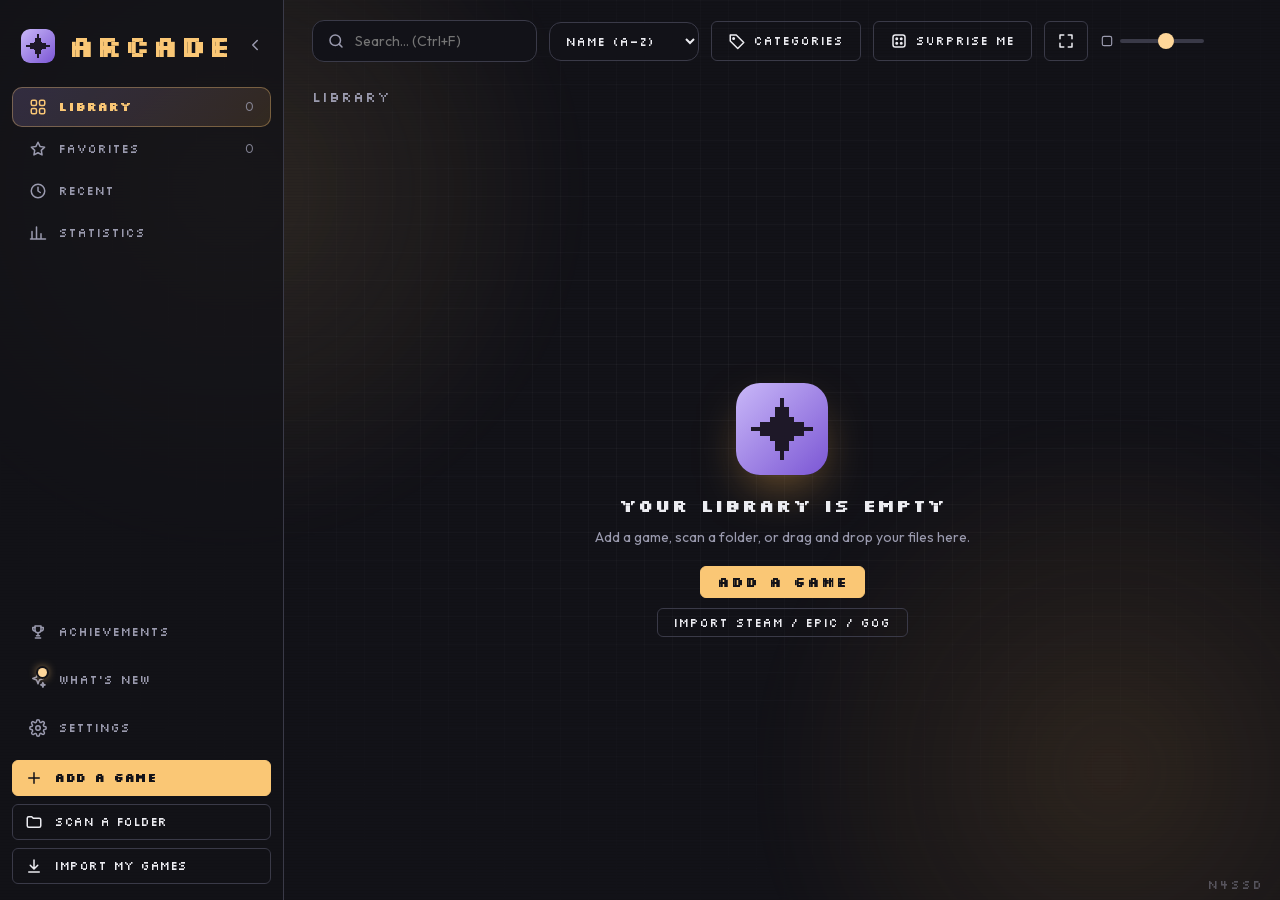
==== ui/index.html @ 389c632b "Images (CSP blob:), écran blanc au lancement Co-Authored-By: Claude Sonnet 5.5 <noreply@anthropic.co" ====
<!DOCTYPE html>
<html lang="fr">
<head>
  <meta charset="UTF-8" />
  <meta http-equiv="Content-Security-Policy" content="default-src 'self'; img-src 'self' data: blob:; connect-src 'self' ipc: http://ipc.localhost; style-src 'self' 'unsafe-inline'; script-src 'self'" />
  <meta name="viewport" content="width=device-width, initial-scale=1" />
  <title>&#x2800;</title>
  <meta name="theme-color" content="#121218" />
  <link rel="preload" href="fonts/silkscreen-700.woff2" as="font" type="font/woff2" crossorigin />
  <link rel="preload" href="fonts/silkscreen-400.woff2" as="font" type="font/woff2" crossorigin />
  <link rel="preload" href="fonts/outfit-400.woff2" as="font" type="font/woff2" crossorigin />
  <link rel="preload" href="fonts/outfit-600.woff2" as="font" type="font/woff2" crossorigin />
  <link rel="icon" type="image/png" sizes="38x38" href="icon-38.png" />
  <link rel="icon" type="image/png" sizes="76x76" href="icon-76.png" />
  <link rel="icon" type="image/png" sizes="152x152" href="icon-152.png" />
  <link rel="icon" type="image/png" sizes="304x304" href="icon-304.png" />
  <style>html,body{background:#121218}</style>
  <link rel="stylesheet" href="styles.css" />
</head>
<body class="preload booting">
  <svg width="0" height="0" style="position:absolute" aria-hidden="true" focusable="false"><defs><linearGradient id="arc-g" x1="0" y1="0" x2="1" y2="1"><stop offset="0" style="stop-color:var(--logo-a,#c9b8f8)"/><stop offset="1" style="stop-color:var(--logo-b,#7b56d4)"/></linearGradient><symbol id="arc-logo" viewBox="0 0 19 19"><rect width="19" height="19" rx="4.2" fill="url(#arc-g)" stroke="none"/><path fill="var(--logo-ink,#1e1828)" stroke="none" shape-rendering="crispEdges" d="M9 3h1v1h-1zM9 4h1v1h-1zM8 5h3v1h-3zM8 6h3v1h-3zM7 7h5v1h-5zM5 8h9v1h-9zM3 9h13v1h-13zM5 10h9v1h-9zM7 11h5v1h-5zM8 12h3v1h-3zM8 13h3v1h-3zM9 14h1v1h-1zM9 15h1v1h-1z"/></symbol></defs></svg>
  <div id="bgfx" aria-hidden="true"><i class="bg-glow g1"></i><i class="bg-glow g2"></i><i class="bg-grid"></i><i class="bg-scan"></i></div>
  <div id="sig" aria-hidden="true">N4ssD</div>
  <div class="splash" id="splash" aria-hidden="true">
    <div class="splash-glow"></div>
    <div class="splash-grid"></div>
    <span class="px" style="--x:158px;--y:226px;--s:6px;--d:0.32s"></span>
    <span class="px" style="--x:-213px;--y:-189px;--s:6px;--d:0.26s"></span>
    <span class="px" style="--x:227px;--y:-121px;--s:6px;--d:1.08s"></span>
    <span class="px" style="--x:-264px;--y:-117px;--s:6px;--d:1.12s"></span>
    <span class="px" style="--x:132px;--y:-71px;--s:6px;--d:0.66s"></span>
    <span class="px" style="--x:-258px;--y:-206px;--s:8px;--d:1.1s"></span>
    <span class="px" style="--x:-146px;--y:-155px;--s:6px;--d:1.08s"></span>
    <span class="px" style="--x:-264px;--y:-218px;--s:6px;--d:0.99s"></span>
    <span class="px" style="--x:318px;--y:179px;--s:10px;--d:0.78s"></span>
    <span class="px" style="--x:-323px;--y:-122px;--s:6px;--d:1.12s"></span>
    <span class="px" style="--x:207px;--y:133px;--s:6px;--d:0.39s"></span>
    <span class="px" style="--x:162px;--y:98px;--s:10px;--d:0.87s"></span>
    <span class="px" style="--x:-315px;--y:147px;--s:8px;--d:1.15s"></span>
    <span class="px" style="--x:137px;--y:-129px;--s:10px;--d:1.32s"></span>
    <div class="splash-center">
      <div class="splash-logo-wrap">
        <div class="splash-logo"><svg viewBox="0 0 19 19"><use href="#arc-logo"/></svg></div>
      </div>
      <div class="splash-word"><span style="--i:0">A</span><span style="--i:1">R</span><span style="--i:2">C</span><span style="--i:3">A</span><span style="--i:4">D</span><span style="--i:5">E</span></div>
      <div class="splash-tag">Ta bibliothèque de jeux</div>
      <div class="splash-bar"><i style="--i:0"></i><i style="--i:1"></i><i style="--i:2"></i><i style="--i:3"></i><i style="--i:4"></i><i style="--i:5"></i><i style="--i:6"></i><i style="--i:7"></i><i style="--i:8"></i><i style="--i:9"></i><i style="--i:10"></i><i style="--i:11"></i></div>
      <div class="splash-status" id="splash-status">Chargement…</div>
    </div>
    <div class="splash-hint">Appuie sur une touche pour passer</div>
  </div>
  <div class="titlebar"><span class="titlebar-title">Arcade</span></div>

  <div class="app">
    <div id="ambient" aria-hidden="true"><i></i><i></i></div>
    <div id="ambient-cap" aria-hidden="true"></div>
    <aside class="sidebar">
      <div class="brand">
        <button class="brand-btn" id="btn-brand" data-snd="none" title="Agrandir le menu" aria-label="Agrandir le menu">
          <svg viewBox="0 0 19 19" class="brand-logo" aria-hidden="true"><use href="#arc-logo"/></svg>
        </button>
        <span class="brand-name">ARCADE</span>
        <button class="side-toggle" id="btn-collapse" data-snd="none" title="Réduire le menu (Ctrl+B)" aria-label="Réduire le menu">
          <svg viewBox="0 0 24 24"><path d="M15 6l-6 6 6 6"/></svg>
        </button>
      </div>

      <nav class="nav" id="nav">
        <button class="nav-item active" data-view="all" title="Bibliothèque">
          <svg viewBox="0 0 24 24"><rect x="3" y="3" width="7" height="7" rx="2"/><rect x="14" y="3" width="7" height="7" rx="2"/><rect x="3" y="14" width="7" height="7" rx="2"/><rect x="14" y="14" width="7" height="7" rx="2"/></svg>
          <span>Bibliothèque</span><em id="count-all">0</em>
        </button>
        <button class="nav-item" data-view="fav" title="Favoris">
          <svg viewBox="0 0 24 24"><path d="M12 3l2.7 5.6 6.1.9-4.4 4.3 1 6.1L12 17l-5.4 2.9 1-6.1L3.2 9.5l6.1-.9z"/></svg>
          <span>Favoris</span><em id="count-fav">0</em>
        </button>
        <button class="nav-item" data-view="recent" title="Récents">
          <svg viewBox="0 0 24 24"><circle cx="12" cy="12" r="9"/><path d="M12 7v5l3 2"/></svg>
          <span>Récents</span>
        </button>
        <button class="nav-item" data-view="stats" title="Statistiques">
          <svg viewBox="0 0 24 24"><path d="M4 20V10M10 20V4M16 20v-7M22 20H2"/></svg>
          <span>Statistiques</span>
        </button>
      </nav>

      <div class="side-title" id="cat-title" hidden>Catégories</div>
      <nav class="nav cats" id="cats"></nav>

      <div class="side-bottom">
        <button class="nav-item" id="btn-ach" data-snd="nav" title="Succès">
          <svg viewBox="0 0 24 24"><path d="M8 4h8v5a4 4 0 0 1-8 0z"/><path d="M8 6H5v1.5A3 3 0 0 0 8 10.5M16 6h3v1.5A3 3 0 0 1 16 10.5M12 13v4M8.5 20h7M10 17h4"/></svg>
          <span>Succès</span><em class="ach-count" id="ach-count"></em>
        </button>
        <button class="nav-item" id="btn-news" data-snd="nav" title="Nouveautés">
          <svg viewBox="0 0 24 24"><path d="M12 3l1.9 5.1L19 10l-5.1 1.9L12 17l-1.9-5.1L5 10l5.1-1.9z"/><path d="M18.5 15.5l.8 2.2 2.2.8-2.2.8-.8 2.2-.8-2.2-2.2-.8 2.2-.8z"/></svg>
          <span>Nouveautés</span><i class="news-dot" id="news-dot" hidden></i>
        </button>
        <button class="nav-item" id="btn-settings" data-view="settings" data-snd="nav" title="Paramètres">
          <svg viewBox="0 0 24 24"><circle cx="12" cy="12" r="3"/><path d="M19.4 15a1.7 1.7 0 0 0 .3 1.8l.1.1a2 2 0 1 1-2.8 2.8l-.1-.1a1.7 1.7 0 0 0-1.8-.3 1.7 1.7 0 0 0-1 1.5V21a2 2 0 1 1-4 0v-.1a1.7 1.7 0 0 0-1.1-1.5 1.7 1.7 0 0 0-1.8.3l-.1.1a2 2 0 1 1-2.8-2.8l.1-.1a1.7 1.7 0 0 0 .3-1.8 1.7 1.7 0 0 0-1.5-1H3a2 2 0 1 1 0-4h.1a1.7 1.7 0 0 0 1.5-1.1 1.7 1.7 0 0 0-.3-1.8l-.1-.1a2 2 0 1 1 2.8-2.8l.1.1a1.7 1.7 0 0 0 1.8.3H9a1.7 1.7 0 0 0 1-1.5V3a2 2 0 1 1 4 0v.1a1.7 1.7 0 0 0 1 1.5 1.7 1.7 0 0 0 1.8-.3l.1-.1a2 2 0 1 1 2.8 2.8l-.1.1a1.7 1.7 0 0 0-.3 1.8V9a1.7 1.7 0 0 0 1.5 1H21a2 2 0 1 1 0 4h-.1a1.7 1.7 0 0 0-1.5 1z"/></svg>
          <span>Paramètres</span>
        </button>
        <button class="btn primary block" id="btn-add" title="Ajouter un jeu (Ctrl+N)">
          <svg viewBox="0 0 24 24"><path d="M12 5v14M5 12h14"/></svg><span>Ajouter un jeu</span>
        </button>
        <button class="btn ghost block" id="btn-scan" title="Scanner un dossier">
          <svg viewBox="0 0 24 24"><path d="M3 7a2 2 0 0 1 2-2h4l2 2h8a2 2 0 0 1 2 2v8a2 2 0 0 1-2 2H5a2 2 0 0 1-2-2z"/></svg><span>Scanner un dossier</span>
        </button>
        <button class="btn ghost block" id="btn-import" title="Importer les jeux installés depuis Steam, Epic Games et GOG">
          <svg viewBox="0 0 24 24"><path d="M12 4v11M7 11l5 5 5-5M5 20h14"/></svg><span>Importer mes jeux</span>
        </button>
      </div>
    </aside>

    <main class="main">
      <header class="toolbar">
        <div class="search">
          <svg viewBox="0 0 24 24"><circle cx="11" cy="11" r="7"/><path d="M20 20l-3.5-3.5"/></svg>
          <input id="search" type="search" placeholder="Rechercher… (Ctrl+F)" autocomplete="off" />
        </div>
        <select id="sort" title="Trier par">
          <option value="name">Nom (A–Z)</option>
          <option value="recent">Dernier lancé</option>
          <option value="playtime">Temps de jeu</option>
          <option value="added">Ajouté récemment</option>
        </select>
        <button class="btn ghost" id="btn-cats" title="Créer et gérer les catégories (Jeux, Logiciels…)">
          <svg viewBox="0 0 24 24"><path d="M3 12V4h8l10 10-8 8z"/><circle cx="7.5" cy="8.5" r="1"/></svg><span>Catégories</span>
        </button>
        <button class="btn ghost" id="btn-lucky" title="Laisse le hasard choisir ton prochain jeu">
          <svg viewBox="0 0 24 24"><rect x="4" y="4" width="16" height="16" rx="3"/><circle cx="9" cy="9" r="1"/><circle cx="15" cy="9" r="1"/><circle cx="9" cy="15" r="1"/><circle cx="15" cy="15" r="1"/></svg><span>Surprends-moi</span>
        </button>
        <button class="btn ghost icon-only" id="btn-full" title="Plein écran (F11)" data-snd="none">
          <svg viewBox="0 0 24 24"><path d="M4 9V4h5M20 9V4h-5M4 15v5h5M20 15v5h-5"/></svg>
        </button>
        <label class="size" title="Taille des vignettes">
          <svg viewBox="0 0 24 24"><rect x="4" y="4" width="16" height="16" rx="3"/></svg>
          <input id="size" type="range" min="140" max="320" step="20" />
          <span id="size-val" class="size-val"></span>
        </label>
      </header>

      <div class="chips" id="chips" hidden></div>

      <h1 class="view-title" id="view-title">Bibliothèque</h1>
      <section class="grid" id="grid"></section>

      <section class="settings" id="settings" hidden></section>
      <section class="stats" id="stats" hidden></section>

      <div class="empty" id="empty" hidden>
        <svg viewBox="0 0 19 19" class="empty-logo" aria-hidden="true"><use href="#arc-logo"/></svg>
        <h2 id="empty-title">Ta bibliothèque est vide</h2>
        <p id="empty-text">Ajoute un jeu, scanne un dossier, ou glisse-dépose tes fichiers ici.</p>
        <button class="btn primary" id="btn-add-empty">Ajouter un jeu</button>
        <button class="btn" id="btn-import-empty">Importer Steam / Epic / GOG</button>
      </div>
    </main>
  </div>

  <div class="dropzone" id="dropzone"><div>Dépose tes raccourcis (.lnk, .url) ici</div></div>
  <div class="toasts" id="toasts"></div>
  <div class="ctx" id="ctx" hidden></div>
  <div class="modal-root" id="modal-root" hidden></div>

  <script src="i18n.js"></script>
  <script src="sounds.js"></script>
  <script src="bridge.js"></script>
  <script src="app.js"></script>
</body>
</html>
---- ui/styles.css ----
/* Polices embarquées (licence OFL) : l'application fonctionne hors ligne */
@font-face { font-family: "Silkscreen"; font-weight: 400; font-style: normal; font-display: block; src: url("fonts/silkscreen-400.woff2") format("woff2"); }
@font-face { font-family: "Silkscreen"; font-weight: 700; font-style: normal; font-display: block; src: url("fonts/silkscreen-700.woff2") format("woff2"); }
@font-face { font-family: "Outfit"; font-weight: 400; font-style: normal; font-display: block; src: url("fonts/outfit-400.woff2") format("woff2"); }
@font-face { font-family: "Outfit"; font-weight: 600; font-style: normal; font-display: block; src: url("fonts/outfit-600.woff2") format("woff2"); }

:root {
  --bg: #121218;
  --panel: #121218;
  --card: #1E1E28;
  --line: #3A3A48;
  --text: #ECECF1;
  --muted: #9A9AAE;
  --accent: #FAC775;
  --accent-2: #FFD79A;
  --accent-3: #E3A24A;
  --on-accent: #121218;
  --strong: #ffffff;
  --text-2: #D4D4DE;
  --hover: #1E1E28;
  --raise: #272733;
  --raise2: #30303E;
  --raise3: #3A3A48;
  --sunk: #0D0D12;
  --bg-rgb: 18, 18, 24;
  --card-rgb: 30, 30, 40;
  --font-px: "Silkscreen", monospace;
  --font-ui: "Outfit", "Segoe UI", sans-serif;
  --fg-rgb: 255, 255, 255;
  color-scheme: dark;
  --danger: #ff6b7a;
  --ok: #58d68d;
  --radius: 16px;
  --card-w: 200px;
}

* { box-sizing: border-box; margin: 0; padding: 0; }
html, body { height: 100%; }
body {
  background: var(--bg);
  color: var(--text);
  font-family: var(--font-ui);
  font-weight: 400;
  font-size: 14px;
  overflow: hidden;
  user-select: none;
}
button, input, select { font: inherit; color: inherit; }
button { cursor: pointer; border: 0; background: none; }
svg { width: 18px; height: 18px; fill: none; stroke: currentColor; stroke-width: 2; stroke-linecap: round; stroke-linejoin: round; flex: none; }

/* Barre de titre (les boutons Windows sont dessinés par le système) */
.titlebar { position: fixed; inset: 0 0 auto 0; height: 40px; -webkit-app-region: drag; z-index: 50; display: flex; align-items: center; padding-left: 16px; }
.titlebar-title { display: none; }

.app { display: flex; height: 100vh; padding-top: 40px; }

/* ---------- Sidebar ---------- */
.sidebar { width: 240px; flex: none; background: var(--panel); border-right: 1px solid var(--line); display: flex; flex-direction: column; padding: 8px 14px 16px; }
.brand { display: flex; align-items: center; gap: 12px; padding: 6px 8px 20px; }
.brand-logo { width: 36px; height: 36px; border-radius: 10px; }
.brand-name { font-size: 20px; font-weight: 700; letter-spacing: .4px; }

.nav { display: flex; flex-direction: column; gap: 2px; }
.nav-item { display: flex; align-items: center; gap: 12px; padding: 10px 12px; border-radius: 10px; color: var(--muted); text-align: left; transition: background .15s, color .15s; }
.nav-item span { flex: 1; overflow: hidden; text-overflow: ellipsis; white-space: nowrap; }
.nav-item em { font-style: normal; font-size: 12px; color: var(--muted); }
.nav-item:hover { background: var(--hover); color: var(--text); }
.nav-item.active { background: linear-gradient(135deg, rgba(187,163,255,.18), color-mix(in srgb, var(--accent-3) 14%, transparent)); color: var(--strong); box-shadow: inset 0 0 0 1px color-mix(in srgb, var(--accent) 35%, transparent); }
.nav-item.active svg { color: var(--accent-2); }
.side-title { margin: 22px 12px 8px; font-size: 11px; text-transform: uppercase; letter-spacing: 1.2px; color: var(--muted); }
.cats { overflow-y: auto; min-height: 0; }
.side-bottom { margin-top: auto; display: flex; flex-direction: column; gap: 8px; padding-top: 14px; }

/* ---------- Boutons ---------- */
.btn { display: inline-flex; align-items: center; justify-content: center; gap: 8px; padding: 10px 16px; border-radius: 10px; font-weight: 600; transition: transform .12s, filter .15s, background .15s; }
.btn.block { width: 100%; }
.btn:active { transform: scale(.98); }
.btn.primary { background: var(--accent); color: var(--on-accent); }
.btn.primary:hover { filter: brightness(1.08); }
.btn.ghost { background: var(--hover); color: var(--text); }
.btn.ghost:hover { background: var(--raise); }
.btn.danger { background: rgba(255,107,122,.12); color: var(--danger); }
.btn.danger:hover { background: rgba(255,107,122,.22); }
.btn:disabled { opacity: .5; cursor: default; }

/* ---------- Zone principale ---------- */
.main { flex: 1; min-width: 0; display: flex; flex-direction: column; padding: 0 28px; position: relative; overflow: hidden; }
.toolbar { display: flex; align-items: center; gap: 12px; padding: 6px 0 4px; }
.search { flex: 1; max-width: 460px; display: flex; align-items: center; gap: 10px; background: var(--panel); border: 1px solid var(--line); border-radius: 12px; padding: 0 14px; transition: border-color .15s, box-shadow .15s; }
.search:focus-within { border-color: var(--accent); box-shadow: 0 0 0 3px color-mix(in srgb, var(--accent) 18%, transparent); }
.search svg { color: var(--muted); }
.search input { flex: 1; background: none; border: 0; outline: 0; padding: 11px 0; user-select: text; }
select, input[type="text"], input[type="search"] { color-scheme: dark; }
select { background: var(--panel); border: 1px solid var(--line); border-radius: 12px; padding: 10px 12px; outline: 0; cursor: pointer; }
select:focus { border-color: var(--accent); }
.size { display: flex; align-items: center; gap: 8px; color: var(--muted); margin-left: auto; }
.size svg { width: 14px; height: 14px; }
input[type="range"] { -webkit-appearance: none; appearance: none; width: 120px; height: 4px; border-radius: 4px; background: var(--line); outline: 0; }
input[type="range"]::-webkit-slider-thumb { -webkit-appearance: none; width: 16px; height: 16px; border-radius: 50%; background: var(--accent-2); border: 0; }

.view-title { font-size: 26px; font-weight: 700; margin: 22px 0 16px; letter-spacing: .2px; }

.grid { flex: 1; overflow-y: auto; display: grid; grid-template-columns: repeat(auto-fill, minmax(var(--card-w), 1fr)); gap: 20px; align-content: start; grid-auto-rows: max-content; padding: 4px 6px 40px 2px; margin-right: -10px; }
.grid::-webkit-scrollbar, .cats::-webkit-scrollbar, .modal-body::-webkit-scrollbar { width: 10px; }
.grid::-webkit-scrollbar-thumb, .cats::-webkit-scrollbar-thumb, .modal-body::-webkit-scrollbar-thumb { background: var(--raise2); border-radius: 10px; border: 2px solid var(--bg); }

/* ---------- Cartes ---------- */
.card { position: relative; background: var(--card); border: 1px solid var(--line); border-radius: var(--radius); overflow: hidden; cursor: pointer; transition: transform .18s ease, box-shadow .18s ease, border-color .18s; animation: pop .25s ease both; }
.card:hover { transform: translateY(-4px); border-color: color-mix(in srgb, var(--accent) 55%, transparent); box-shadow: 0 14px 34px -12px color-mix(in srgb, var(--accent-3) 55%, transparent); }
.card:focus-visible { outline: 2px solid var(--accent); outline-offset: 2px; }
@keyframes pop { from { opacity: 0; transform: translateY(8px) scale(.98); } to { opacity: 1; transform: none; } }

.cover { aspect-ratio: 3 / 4; position: relative; display: grid; place-items: center; background-size: cover; background-position: center; overflow: hidden; }
.cover .letter { font-size: calc(var(--card-w) * .42); font-weight: 800; color: rgba(255,255,255,.88); text-shadow: 0 6px 30px rgba(0,0,0,.35); line-height: 1; }
.cover::after { content: ""; position: absolute; inset: 0; background: linear-gradient(180deg, rgba(0,0,0,0) 55%, rgba(8,8,12,.72)); pointer-events: none; }

.play { position: absolute; z-index: 2; left: 50%; top: 50%; width: 58px; height: 58px; margin: -29px 0 0 -29px; border-radius: 50%; background: var(--accent); color: var(--on-accent); display: grid; place-items: center; opacity: 0; transform: scale(.7); transition: opacity .18s, transform .18s; box-shadow: 0 10px 30px color-mix(in srgb, var(--accent-3) 60%, transparent); }
.play svg { width: 24px; height: 24px; fill: currentColor; stroke: none; margin-left: 3px; }
.card:hover .play, .card:focus-visible .play { opacity: 1; transform: scale(1); }
.play:hover { filter: brightness(1.1); }

.fav, .more { position: absolute; z-index: 3; top: 10px; width: 32px; height: 32px; border-radius: 10px; display: grid; place-items: center; background: rgba(var(--bg-rgb),.6); backdrop-filter: blur(6px); color: var(--strong); opacity: 0; transition: opacity .15s, background .15s; }
.fav { left: 10px; }
.more { right: 10px; }
.card:hover .fav, .card:hover .more, .fav.on { opacity: 1; }
.fav:hover, .more:hover { background: rgba(var(--bg-rgb),.85); }
.fav.on { color: #ffd166; }
.fav.on svg { fill: currentColor; }

.badge { position: absolute; z-index: 3; left: 10px; bottom: 10px; display: inline-flex; align-items: center; gap: 6px; font-size: 11px; font-weight: 600; padding: 4px 9px; border-radius: 99px; background: rgba(88,214,141,.2); color: var(--ok); backdrop-filter: blur(6px); }
.badge i { width: 6px; height: 6px; border-radius: 50%; background: var(--ok); animation: blink 1.4s infinite; }
.badge.warn { background: rgba(255,107,122,.2); color: var(--danger); }
@keyframes blink { 50% { opacity: .3; } }

.info { padding: 12px 14px 14px; }
.name { font-weight: 650; white-space: nowrap; overflow: hidden; text-overflow: ellipsis; }
.meta { margin-top: 3px; color: var(--muted); font-size: 12px; white-space: nowrap; overflow: hidden; text-overflow: ellipsis; }

/* ---------- Écran vide ---------- */
.empty { position: absolute; inset: 120px 0 0 0; display: flex; flex-direction: column; align-items: center; justify-content: center; text-align: center; gap: 10px; }
.empty[hidden] { display: none; }
.empty .empty-logo, .empty img { width: 92px; height: 92px; border-radius: 24px; margin-bottom: 8px; box-shadow: 0 20px 50px -15px color-mix(in srgb, var(--accent-3) 60%, transparent); }
.empty h2 { font-size: 22px; }
.empty p { color: var(--muted); max-width: 380px; margin-bottom: 10px; }

/* ---------- Drag & drop ---------- */
.dropzone { position: fixed; inset: 0; z-index: 90; display: none; place-items: center; background: rgba(var(--bg-rgb),.82); backdrop-filter: blur(8px); }
.dropzone.show { display: grid; }
.dropzone div { padding: 50px 80px; border: 2px dashed var(--accent); border-radius: 28px; font-size: 22px; font-weight: 700; color: var(--accent-2); }

/* ---------- Toasts ---------- */
.toasts { position: fixed; right: 20px; bottom: 20px; z-index: 120; display: flex; flex-direction: column; gap: 10px; }
.toast { background: var(--hover); border: 1px solid var(--line); border-left: 3px solid var(--accent); padding: 12px 16px; border-radius: 12px; box-shadow: 0 12px 30px rgba(0,0,0,.45); animation: pop .2s ease both; max-width: 340px; }
.toast.error { border-left-color: var(--danger); }
.toast.ok { border-left-color: var(--ok); }

/* ---------- Menu contextuel ---------- */
.ctx { position: fixed; z-index: 110; min-width: 190px; background: var(--hover); border: 1px solid var(--line); border-radius: 12px; padding: 6px; box-shadow: 0 18px 40px rgba(0,0,0,.55); }
.ctx[hidden] { display: none; }
.ctx button { display: flex; align-items: center; gap: 10px; width: 100%; padding: 9px 12px; border-radius: 8px; text-align: left; }
.ctx button:hover { background: var(--raise2); }
.ctx button.danger { color: var(--danger); }
.ctx hr { border: 0; border-top: 1px solid var(--line); margin: 5px 0; }

/* ---------- Modales ---------- */
.modal-root { position: fixed; inset: 0; z-index: 100; display: grid; place-items: center; background: rgba(5,5,8,.66); backdrop-filter: blur(6px); animation: fade .15s ease; }
.modal-root[hidden] { display: none; }
@keyframes fade { from { opacity: 0; } }
.modal { width: min(560px, 92vw); max-height: 86vh; display: flex; flex-direction: column; background: var(--panel); border: 1px solid var(--line); border-radius: 20px; box-shadow: 0 30px 80px rgba(0,0,0,.6); animation: pop .2s ease both; }
.modal h3 { padding: 22px 24px 4px; font-size: 19px; }
.modal-sub { padding: 0 24px; color: var(--muted); font-size: 13px; }
.modal-body { padding: 18px 24px; overflow-y: auto; display: flex; flex-direction: column; gap: 14px; }
.modal-foot { display: flex; justify-content: flex-end; gap: 10px; padding: 16px 24px 22px; }
.modal-foot .spacer { flex: 1; }

.field { display: flex; flex-direction: column; gap: 6px; }
.field label { font-size: 12px; color: var(--muted); font-weight: 600; letter-spacing: .3px; }
.field input[type="text"] { background: var(--bg); border: 1px solid var(--line); border-radius: 10px; padding: 10px 12px; outline: 0; user-select: text; }
.field input[type="text"]:focus { border-color: var(--accent); box-shadow: 0 0 0 3px color-mix(in srgb, var(--accent) 18%, transparent); }
.row { display: flex; gap: 8px; }
.row input { flex: 1; min-width: 0; }
.hint { font-size: 12px; color: var(--muted); }
.cover-pick { display: flex; align-items: center; gap: 14px; }
.cover-prev { width: 66px; aspect-ratio: 3/4; border-radius: 10px; background-size: cover; background-position: center; display: grid; place-items: center; font-weight: 800; font-size: 26px; color: rgba(255,255,255,.9); flex: none; }

.scan-list { display: flex; flex-direction: column; gap: 6px; }
.scan-item { display: flex; align-items: center; gap: 12px; padding: 10px 12px; background: var(--bg); border: 1px solid var(--line); border-radius: 10px; cursor: pointer; }
.scan-item:hover { border-color: color-mix(in srgb, var(--accent) 50%, transparent); }
.scan-item input { accent-color: var(--accent); width: 16px; height: 16px; }
.scan-item div { min-width: 0; }
.scan-item b { display: block; font-weight: 600; white-space: nowrap; overflow: hidden; text-overflow: ellipsis; }
.scan-item small { display: block; color: var(--muted); white-space: nowrap; overflow: hidden; text-overflow: ellipsis; direction: rtl; text-align: left; }

/* Version fenêtre navigateur (sans Electron) */
body.web .titlebar { display: none; }
body.web .app { padding-top: 0; }
body.web .sidebar { padding-top: 18px; }
body.web .toolbar { padding-top: 20px; }

[hidden] { display: none !important; }
.grid.noanim .card { animation: none; }
.badge.info { background: color-mix(in srgb, var(--accent) 25%, transparent); color: var(--accent-2); }
.badge.info i { background: var(--accent-2); }
#btn-settings { margin-bottom: 4px; }

/* ---------- Paramètres ---------- */
.settings { flex: 1; overflow-y: auto; padding: 0 6px 40px 2px; max-width: 760px; }
.settings::-webkit-scrollbar { width: 10px; }
.settings::-webkit-scrollbar-thumb { background: var(--raise2); border-radius: 10px; border: 2px solid var(--bg); }
.set-group { background: var(--panel); border: 1px solid var(--line); border-radius: 18px; margin-bottom: 18px; overflow: hidden; }
.set-group > h2 { font-size: 12px; text-transform: uppercase; letter-spacing: 1.2px; color: var(--muted); padding: 18px 22px 6px; font-weight: 600; }
.setting { display: flex; align-items: center; gap: 18px; padding: 15px 22px; border-top: 1px solid var(--line); }
.set-group > h2 + .setting { border-top: 0; }
.setting-text { flex: 1; min-width: 0; }
.setting-text b { display: block; font-weight: 600; }
.setting-text small { display: block; color: var(--muted); margin-top: 3px; line-height: 1.4; }
.setting.disabled { opacity: .45; pointer-events: none; }
.setting .val { width: 44px; text-align: right; color: var(--accent-2); font-weight: 600; font-variant-numeric: tabular-nums; }
.setting input[type="range"] { width: 200px; height: 6px; }
.setting input[type="range"]::-webkit-slider-thumb { width: 18px; height: 18px; box-shadow: 0 0 0 4px color-mix(in srgb, var(--accent) 20%, transparent); }

.switch { position: relative; width: 46px; height: 26px; flex: none; cursor: pointer; }
.switch input { position: absolute; inset: 0; opacity: 0; cursor: pointer; z-index: 1; margin: 0; }
.switch i { position: absolute; inset: 0; border-radius: 99px; background: var(--raise2); transition: background .2s; }
.switch i::after { content: ""; position: absolute; top: 3px; left: 3px; width: 20px; height: 20px; border-radius: 50%; background: #c9c3dd; transition: transform .2s, background .2s; }
.switch input:checked + i { background: var(--accent); }
.switch input:checked + i::after { transform: translateX(20px); background: #fff; }
.switch input:focus-visible + i { outline: 2px solid var(--accent); outline-offset: 2px; }

.setting .btn { padding: 8px 14px; flex: none; }

/* Couverture générée à partir de l'icône : l'image du jeu, agrandie et floutée, sert de décor */
.cover.iconcover { background: var(--sunk); }
.cover.iconcover::before { content: ""; position: absolute; left: 50%; top: 50%; width: 360px; height: 480px; background: var(--ico) center / cover no-repeat; filter: blur(26px) saturate(1.9) brightness(1.1); opacity: .95; transform: translate(-50%, -50%) scale(1.15); will-change: transform; }
.cover.iconcover .bgtint { position: absolute; inset: 0; background: radial-gradient(circle at 50% 42%, rgba(var(--fg-rgb), .14), rgba(0,0,0,.28) 85%); }
.cover .gicon { position: relative; z-index: 1; width: min(104px, 72%); aspect-ratio: 1; object-fit: contain; filter: drop-shadow(0 12px 26px rgba(0,0,0,.55)); transition: transform .25s ease; }
.card:hover .gicon { transform: scale(1.06); }

/* ---------- Menu latéral repliable (fluide : seule la largeur s'anime) ---------- */
:root { --side-w: 284px; --side-w-min: 76px; --ease: cubic-bezier(.32, .72, 0, 1); --dur: .42s; }
body.preload *, body.preload *::before, body.preload *::after { transition: none !important; }

.sidebar { width: var(--side-w); padding: 8px 12px 16px; overflow: hidden; transition: width var(--dur) var(--ease); will-change: width; }
body.collapsed .sidebar { width: var(--side-w-min); }

/* Les contenus gardent une position fixe : l'icône reste au même endroit (centrée quand le menu est réduit), le texte est simplement masqué */
.brand { position: relative; gap: 10px; padding: 6px 0 20px 6px; min-height: 62px; }
.brand-btn { flex: none; width: 40px; height: 40px; border-radius: 12px; display: grid; place-items: center; transition: transform .25s var(--ease), background .2s; }
.brand-btn:hover { background: var(--hover); }
.brand-btn:active { transform: scale(.92); }
.brand-btn .brand-logo { width: 34px; height: 34px; border-radius: 9px; }
.brand-name { flex: 1; white-space: nowrap; overflow: hidden; text-overflow: clip; transition: opacity .22s var(--ease), transform var(--dur) var(--ease); }
.side-toggle { position: absolute; right: 0; top: 11px; width: 32px; height: 32px; border-radius: 10px; display: grid; place-items: center; color: var(--muted); transition: background .2s, color .2s, opacity .25s var(--ease); }
.side-toggle:hover { background: var(--hover); color: var(--text); }
.side-toggle svg { transition: transform var(--dur) var(--ease); }

.nav-item { position: relative; padding: 10px 17px; gap: 12px; white-space: nowrap; }
.nav-item span { flex: 1; overflow: hidden; text-overflow: clip; transition: opacity .22s var(--ease), transform var(--dur) var(--ease); }
.nav-item em { transition: opacity .2s var(--ease); }
.nav-item::before { content: ""; position: absolute; left: -12px; top: 22%; bottom: 22%; width: 3px; border-radius: 0 3px 3px 0; background: var(--accent-2); opacity: 0; transition: opacity .25s var(--ease); }
.btn.block { justify-content: flex-start; gap: 12px; padding-left: 17px; padding-right: 17px; white-space: nowrap; }
.btn.block span { overflow: hidden; text-overflow: clip; transition: opacity .22s var(--ease), transform var(--dur) var(--ease); }
.side-title { white-space: nowrap; overflow: hidden; transition: opacity .2s var(--ease); }

body.collapsed .brand-name,
body.collapsed .nav-item span, body.collapsed .nav-item em,
body.collapsed .btn.block span, body.collapsed .side-title { opacity: 0; }
body.collapsed .brand-name, body.collapsed .nav-item span, body.collapsed .btn.block span { transform: translateX(-10px); }
body.collapsed .side-toggle { opacity: 0; pointer-events: none; }
body.collapsed .nav-item.active::before { opacity: 1; }
body.collapsed .cats { overflow-x: hidden; }

/* ---------- Animation de démarrage ---------- */
.splash { position: fixed; inset: 0; z-index: 300; display: grid; place-items: center; overflow: hidden; background: radial-gradient(ellipse at 50% 46%, #261b42 0%, #14111f 38%, #0d0e12 70%); transition: opacity .6s var(--ease), transform .6s var(--ease), visibility 0s .6s; }
.splash.out { opacity: 0; transform: scale(1.08); visibility: hidden; pointer-events: none; }
.splash.quick { transition-duration: .15s; }
.splash-glow { position: absolute; width: 560px; height: 560px; border-radius: 50%; background: radial-gradient(circle, rgba(156,124,240,.38), rgba(122,89,211,.12) 45%, transparent 68%); animation: glow 2.2s var(--ease) both; }
@keyframes glow { 0% { opacity: 0; transform: scale(.4); } 40% { opacity: 1; } 100% { opacity: .75; transform: scale(1.08); } }
.splash-center { position: relative; display: flex; flex-direction: column; align-items: center; gap: 30px; }
.splash-logo-wrap { position: relative; width: 132px; height: 132px; display: grid; place-items: center; }
.splash-logo { position: relative; width: 132px; height: 132px; border-radius: 34px; overflow: hidden; box-shadow: 0 24px 70px -10px color-mix(in srgb, var(--logo-b, #7b56d4) 75%, transparent), 0 0 0 1px rgba(255,255,255,.08); animation: logoIn .9s cubic-bezier(.34, 1.56, .64, 1) .15s both; }
.splash-logo svg { width: 100%; height: 100%; display: block; }
.splash-logo::after { content: ""; position: absolute; inset: 0; background: linear-gradient(115deg, transparent 35%, rgba(255,255,255,.55) 50%, transparent 65%); transform: translateX(-130%); animation: shine .9s var(--ease) .95s forwards; }
@keyframes logoIn { 0% { opacity: 0; transform: scale(.35) rotate(-18deg); } 100% { opacity: 1; transform: none; } }
@keyframes shine { to { transform: translateX(130%); } }
.splash-word { font-size: 28px; font-weight: 700; color: #f1edff; letter-spacing: .9em; padding-left: .9em; opacity: 0; animation: wordIn 1.1s var(--ease) .6s both; text-shadow: 0 0 30px rgba(156,124,240,.7); }
@keyframes wordIn { 0% { opacity: 0; letter-spacing: .9em; padding-left: .9em; filter: blur(6px); } 100% { opacity: 1; letter-spacing: .34em; padding-left: .34em; filter: none; } }
.splash-bar { width: 190px; height: 3px; border-radius: 3px; background: rgba(255,255,255,.08); overflow: hidden; opacity: 0; animation: fadeIn .4s ease .5s forwards; }
.splash-bar i { display: block; height: 100%; border-radius: 3px; background: linear-gradient(90deg, #bba3ff, #7a59d3); box-shadow: 0 0 14px rgba(156,124,240,.9); transform-origin: left; animation: fill 1.4s cubic-bezier(.65, 0, .35, 1) .45s both; }
@keyframes fill { from { transform: scaleX(0); } to { transform: scaleX(1); } }
@keyframes fadeIn { to { opacity: 1; } }

/* L'application apparaît quand le splash se termine */
.app { transition: opacity .7s var(--ease), transform .9s var(--ease); }
body.booting .app { opacity: 0; transform: scale(1.025); }
body.booting .card { animation-play-state: paused; }
.sidebar.enter .brand, .sidebar.enter .nav-item, .sidebar.enter .btn.block { animation: itemIn .6s var(--ease) backwards; animation-delay: calc(var(--i, 0) * 55ms + 150ms); }
@keyframes itemIn { from { opacity: 0; transform: translateX(-22px); } }
.grid.stagger .card { animation-duration: .5s; animation-delay: calc(var(--i, 0) * 45ms + 250ms); }
.main.enter .toolbar, .main.enter .view-title { animation: dropIn .6s var(--ease) backwards; animation-delay: .2s; }
@keyframes dropIn { from { opacity: 0; transform: translateY(-12px); } }

/* ---------- Catégories ---------- */
.toolbar .btn { padding: 10px 14px; border: 1px solid var(--line); background: var(--panel); }
.toolbar .btn:hover { background: var(--hover); border-color: color-mix(in srgb, var(--accent) 45%, transparent); }

.chips { display: flex; flex-wrap: wrap; gap: 8px; padding: 14px 0 0; }
.chips[hidden] { display: none; }
.fchip { display: inline-flex; align-items: center; gap: 8px; padding: 7px 14px; border-radius: 99px; background: var(--panel); border: 1px solid var(--line); color: var(--muted); font-weight: 600; font-size: 13px; transition: color .15s, background .15s, border-color .15s, transform .12s; }
.fchip em { font-style: normal; font-size: 11px; opacity: .7; }
.fchip:hover { color: var(--text); border-color: color-mix(in srgb, var(--c, #9c7cf0) 55%, transparent); }
.fchip:active { transform: scale(.96); }
.fchip.on { color: var(--strong); background: color-mix(in srgb, var(--c, #9c7cf0) 22%, var(--panel)); border-color: color-mix(in srgb, var(--c, #9c7cf0) 70%, transparent); }
.fchip.dragover, .nav-item.dragover { outline: 2px dashed var(--c, var(--accent)); outline-offset: 2px; background: color-mix(in srgb, var(--c, #9c7cf0) 20%, var(--panel)); color: var(--strong); }
.card.dragging { opacity: .45; transform: scale(.96); }

/* Gestionnaire */
.cat-list { display: flex; flex-direction: column; gap: 8px; }
.cat-row { display: flex; align-items: center; gap: 12px; padding: 8px 10px 8px 12px; background: var(--bg); border: 1px solid var(--line); border-radius: 12px; animation: pop .2s ease both; }
.cat-name { flex: 1; min-width: 0; background: transparent; border: 0; border-bottom: 1px solid transparent; outline: 0; padding: 6px 2px; font-weight: 600; user-select: text; }
.cat-name:focus { border-bottom-color: var(--accent); }
.cat-count { color: var(--muted); font-size: 12px; white-space: nowrap; }
.icon-btn { width: 32px; height: 32px; border-radius: 9px; display: grid; place-items: center; color: var(--muted); flex: none; transition: background .15s, color .15s; }
.icon-btn:hover { background: var(--raise); color: var(--text); }
.icon-btn.danger:hover { background: rgba(255,107,122,.15); color: var(--danger); }
.cat-add { display: flex; gap: 8px; }
.cat-add input { flex: 1; min-width: 0; background: var(--bg); border: 1px solid var(--line); border-radius: 10px; padding: 10px 12px; outline: 0; user-select: text; }
.cat-add input:focus { border-color: var(--accent); box-shadow: 0 0 0 3px color-mix(in srgb, var(--accent) 18%, transparent); }
.suggest { display: flex; flex-wrap: wrap; align-items: center; gap: 8px; }
.suggest small { color: var(--muted); }
.cat-empty { color: var(--muted); text-align: center; padding: 16px 8px; line-height: 1.5; }

/* Sélecteur de catégorie (ajout / modification) */
.catpick { display: flex; flex-wrap: wrap; gap: 8px; }
.cchip { display: inline-flex; align-items: center; gap: 8px; padding: 7px 14px; border-radius: 99px; border: 1px solid var(--line); background: var(--bg); color: var(--muted); font-weight: 600; font-size: 13px; transition: color .15s, background .15s, border-color .15s, transform .12s; }
.cchip:hover { color: var(--text); border-color: color-mix(in srgb, var(--c, #9c7cf0) 55%, transparent); }
.cchip:active { transform: scale(.96); }
.cchip.on { color: var(--strong); border-color: var(--c, var(--accent)); background: color-mix(in srgb, var(--c, #9c7cf0) 22%, var(--bg)); }
.cchip.add { border-style: dashed; }

/* ---------- Catégories : couleur + icône ---------- */
.meta svg { width: 13px; height: 13px; vertical-align: middle; margin: -2px 6px 0 0; }
.fchip svg, .cchip svg { width: 14px; height: 14px; }
.cat-item { display: flex; flex-direction: column; gap: 8px; }
.cat-badge { flex: none; width: 38px; height: 38px; border-radius: 12px; display: grid; place-items: center; background: color-mix(in srgb, var(--c) 20%, var(--bg)); border: 1px solid color-mix(in srgb, var(--c) 55%, transparent); transition: transform .15s, box-shadow .15s; }
.cat-badge svg { width: 20px; height: 20px; }
.cat-badge:hover { transform: scale(1.06); }
.cat-badge.open { box-shadow: 0 0 0 3px color-mix(in srgb, var(--c) 30%, transparent); }
.cat-edit { padding: 14px 14px 16px; background: var(--sunk); border: 1px solid var(--line); border-radius: 12px; display: flex; flex-direction: column; gap: 12px; animation: pop .18s ease both; }
.cat-edit-label { font-size: 11px; text-transform: uppercase; letter-spacing: 1px; color: var(--muted); font-weight: 600; }
.palette { display: flex; flex-wrap: wrap; gap: 9px; align-items: center; }
.pcol { position: relative; width: 28px; height: 28px; border-radius: 50%; background: var(--c); border: 2px solid transparent; box-shadow: inset 0 0 0 1px rgba(var(--fg-rgb), .12); transition: transform .12s; cursor: pointer; }
.pcol:hover { transform: scale(1.14); }
.pcol.on { border-color: var(--strong); box-shadow: 0 0 0 3px color-mix(in srgb, var(--c) 40%, transparent); }
.pcol.custom { background: conic-gradient(#ff6b6b, #ffd166, #58d68d, #5ec2ff, #9c7cf0, #ff6b9a, #ff6b6b); overflow: hidden; }
.pcol.custom.on { background: var(--c); }
.pcol.custom::after { content: "+"; position: absolute; inset: 0; display: grid; place-items: center; color: var(--strong); font-weight: 700; font-size: 16px; text-shadow: 0 1px 3px rgba(0,0,0,.6); }
.pcol.custom.on::after { content: "\270E"; font-size: 13px; }
.pcol.custom input { position: absolute; inset: -6px; width: 44px; height: 44px; opacity: 0; cursor: pointer; }
.icongrid { display: grid; grid-template-columns: repeat(auto-fill, 40px); gap: 7px; }
.ibtn { width: 40px; height: 40px; border-radius: 10px; border: 1px solid var(--line); background: var(--bg); color: var(--muted); display: grid; place-items: center; transition: color .15s, background .15s, border-color .15s, transform .12s; }
.ibtn svg { width: 20px; height: 20px; }
.ibtn:hover { color: var(--text); transform: translateY(-1px); }
.ibtn.on { color: var(--c); border-color: var(--c); background: color-mix(in srgb, var(--c) 18%, var(--bg)); }

.verbar { position: fixed; left: 50%; top: 14px; transform: translateX(-50%); z-index: 250; max-width: min(760px, 92vw); padding: 12px 18px; border-radius: 14px; background: #3a1f27; border: 1px solid rgba(255,107,122,.55); color: #ffd9de; font-size: 13px; line-height: 1.45; box-shadow: 0 16px 40px rgba(0,0,0,.5); user-select: text; }
.verbar b { color: var(--strong); }

/* Créateur de catégorie dans le sélecteur d'un jeu (même options que le bouton « Catégories ») */
.cat-creator { flex: 0 0 100%; display: flex; flex-direction: column; gap: 14px; margin-top: 6px; padding: 16px; background: var(--sunk); border: 1px solid var(--line); border-radius: 14px; animation: pop .18s ease both; }
.cat-creator-head { display: flex; align-items: center; gap: 12px; }
.cat-creator-head .cat-name { border-bottom: 1px solid var(--line); font-size: 15px; padding: 8px 2px; }
.cat-creator .cat-edit { padding: 0; background: none; border: 0; animation: none; }
.cat-creator-foot { display: flex; justify-content: flex-end; gap: 8px; }

/* ---------- Page de détail d'un jeu ---------- */
.detail { position: absolute; inset: 0; z-index: 20; overflow-y: auto; overflow-x: hidden; background: var(--bg); animation: dIn .38s var(--ease) both; }
.detail.still { animation: none; }
.detail.leaving { animation: dOut .22s ease both; pointer-events: none; }
@keyframes dIn { from { opacity: 0; transform: translateY(14px) scale(.992); } to { opacity: 1; transform: none; } }
@keyframes dOut { to { opacity: 0; transform: translateY(8px); } }
.detail::-webkit-scrollbar { width: 10px; }
.detail::-webkit-scrollbar-thumb { background: var(--raise2); border-radius: 10px; border: 2px solid var(--bg); }
.d-hero { position: absolute; left: 0; right: 0; top: 0; height: 420px; overflow: hidden; pointer-events: none; }
.d-blur { position: absolute; inset: -60px; background-size: cover; background-position: center; filter: blur(46px) saturate(1.35) brightness(.7); transform: scale(1.08); }
.d-shade { position: absolute; inset: 0; background: linear-gradient(180deg, rgba(var(--bg-rgb),.15) 0%, rgba(var(--bg-rgb),.55) 55%, var(--bg) 100%); }
.d-back { position: absolute; z-index: 3; top: 22px; left: 28px; display: inline-flex; align-items: center; gap: 8px; padding: 9px 16px 9px 13px; border-radius: 999px; background: rgba(var(--bg-rgb),.55); backdrop-filter: blur(10px); border: 1px solid rgba(var(--fg-rgb), .1); font-weight: 600; transition: background .15s, transform .15s; }
.d-back:hover { background: rgba(35,37,47,.8); transform: translateX(-2px); }
.d-content { position: relative; z-index: 2; max-width: 980px; margin: 0 auto; padding: 104px 32px 48px; display: flex; flex-direction: column; gap: 28px; }
.d-head { display: flex; gap: 32px; align-items: flex-end; }
.d-art { flex: none; width: 220px; aspect-ratio: 2 / 3; border-radius: 18px; background-size: cover; background-position: center; box-shadow: 0 24px 60px rgba(0,0,0,.55), 0 0 0 1px rgba(var(--fg-rgb), .08); position: relative; overflow: hidden; display: grid; place-items: center; }
.d-art .letter { font-size: 88px; font-weight: 800; color: rgba(255,255,255,.85); }
.d-art.iconcover { background: var(--sunk); }
.d-art.iconcover::before { content: ''; position: absolute; inset: -30px; background-image: var(--ico); background-size: cover; background-position: center; filter: blur(22px) saturate(1.4); opacity: .8; transform: scale(1.2); }
.d-art.iconcover .bgtint { position: absolute; inset: 0; background: rgba(10,10,16,.35); }
.d-art.iconcover .gicon { position: relative; width: 56%; height: auto; border-radius: 14px; filter: drop-shadow(0 8px 20px rgba(0,0,0,.5)); }
.d-title { min-width: 0; flex: 1; display: flex; flex-direction: column; gap: 14px; padding-bottom: 6px; }
.d-title h1 { margin: 0; font-size: 40px; line-height: 1.1; letter-spacing: -.02em; overflow-wrap: anywhere; text-shadow: 0 2px 24px rgba(0,0,0,.5); }
.d-tags { display: flex; gap: 8px; flex-wrap: wrap; min-height: 26px; }
.d-tags:empty { display: none; }
.d-cat, .d-run, .d-warn { display: inline-flex; align-items: center; gap: 6px; padding: 4px 11px; border-radius: 999px; font-size: 12.5px; font-weight: 600; background: color-mix(in srgb, var(--c, var(--accent)) 18%, transparent); color: var(--text); border: 1px solid color-mix(in srgb, var(--c, var(--accent)) 40%, transparent); }
.d-run { --c: var(--ok); } .d-run i { width: 7px; height: 7px; border-radius: 50%; background: var(--ok); box-shadow: 0 0 10px var(--ok); }
.d-warn { --c: var(--danger); }
.d-actions { display: flex; gap: 10px; flex-wrap: wrap; align-items: center; }
.d-play { padding: 15px 38px; font-size: 18px; border-radius: 14px; box-shadow: 0 12px 34px color-mix(in srgb, var(--accent-3) 50%, transparent); }
.d-play svg { width: 20px; height: 20px; fill: currentColor; stroke: none; }
.d-play:hover { transform: translateY(-1px); }
.d-actions .btn svg { width: 17px; height: 17px; }
.d-fav.on { color: #ffd166; }
.d-fav.on svg { fill: #ffd166; }
.d-stats { display: grid; grid-template-columns: repeat(4, 1fr); gap: 14px; }
.d-stat { background: rgba(var(--card-rgb),.82); backdrop-filter: blur(8px); border: 1px solid var(--line); border-radius: 16px; padding: 18px 20px; display: flex; flex-direction: column; gap: 4px; min-width: 0; }
.d-stat-v { font-size: 24px; font-weight: 700; letter-spacing: -.01em; overflow-wrap: anywhere; }
.d-stat-l { font-size: 12px; text-transform: uppercase; letter-spacing: .08em; color: var(--muted); }
.d-stat-s { font-size: 12.5px; color: var(--muted); }
.d-block { background: rgba(var(--card-rgb),.82); border: 1px solid var(--line); border-radius: 16px; padding: 18px 20px; display: flex; flex-direction: column; gap: 8px; }
.d-block-t { font-size: 12px; text-transform: uppercase; letter-spacing: .08em; color: var(--muted); }
.d-path { font-family: ui-monospace, Consolas, monospace; font-size: 13px; color: var(--text-2); overflow-wrap: anywhere; user-select: text; }
.d-path.dim { color: var(--muted); }
.d-foot { display: flex; justify-content: flex-end; }
@media (max-width: 900px) { .d-head { flex-direction: column; align-items: flex-start; } .d-stats { grid-template-columns: repeat(2, 1fr); } .d-title h1 { font-size: 30px; } }

/* Le menu flotte au-dessus : il n'occupe plus de place pendant l'animation, la zone de droite ne se redimensionne pas en continu */
.app { position: relative; overflow: hidden; }
.sidebar { position: absolute; left: 0; top: 40px; bottom: 0; z-index: 5; box-sizing: border-box; }
body.web .sidebar { top: 0; }
.main { margin-left: var(--side-w); }
body.collapsed .main { margin-left: var(--side-w-min); }

/* ---------- Système, raccourcis clavier, options d'un jeu ---------- */
.setting.stack { display: block; }
.setting.inline { border: 1px solid var(--line); border-radius: 12px; padding: 12px 16px; margin-top: 4px; cursor: pointer; }
.setting select { min-width: 200px; }
.kb-list { display: grid; grid-template-columns: 1fr 1fr; gap: 6px 28px; }
.kb-row { display: flex; align-items: center; gap: 14px; padding: 7px 0; border-bottom: 1px solid rgba(var(--fg-rgb), .04); font-size: 13.5px; color: var(--muted); }
.kb-keys { flex: none; min-width: 124px; display: inline-flex; align-items: center; gap: 6px; flex-wrap: wrap; }
.kb-keys em { font-style: normal; font-size: 11px; color: var(--muted); }
kbd { font: inherit; font-size: 12px; font-weight: 700; color: var(--text); padding: 3px 9px; border-radius: 7px; background: var(--hover); border: 1px solid var(--raise3); border-bottom-width: 2px; }
.modal .kb-list { grid-template-columns: 1fr; }
@media (max-width: 900px) { .kb-list { grid-template-columns: 1fr; } }

/* ---------- Thème clair ---------- */
:root[data-theme="light"] {
  --bg: #f3f2f8; --panel: #ffffff; --card: #ffffff; --line: #e2e0ec; --text: #1c1a28; --muted: #6c6a80;
  --strong: #1c1a28; --text-2: #3b3950;
  --hover: #eeecf6; --raise: #e7e4f2; --raise2: #d9d6e8; --raise3: #cfcbe0; --sunk: #f6f5fb;
  --bg-rgb: 243, 242, 248; --card-rgb: 255, 255, 255; --fg-rgb: 20, 18, 40;
  --danger: #e5484d; --ok: #2ea66a;
  color-scheme: light;
}

/* ---------- Ambiance (image du jeu en fond) ---------- */
.app { isolation: isolate; }
#ambient { position: absolute; inset: 0; z-index: 0; overflow: hidden; pointer-events: none; }
#ambient i { position: absolute; inset: -90px; background-size: cover; background-position: center; filter: blur(70px) saturate(1.5); opacity: 0; transition: opacity 1s ease; transform: scale(1.1); }
#ambient i.on { opacity: .34; }
:root[data-theme="light"] #ambient i.on { opacity: .24; }
body.ambient-off:not(.show) #ambient { display: none; }
body.show #ambient i.on { opacity: .62; }
#ambient i.kb { animation: kenburns 14s ease-in-out both; }
@keyframes kenburns { from { transform: scale(1.1) translate(0, 0); } to { transform: scale(1.32) translate(-2.5%, -2%); } }
#ambient-cap { position: absolute; z-index: 1; left: 0; right: 0; bottom: 38px; text-align: center; font-size: 30px; font-weight: 700; letter-spacing: -.01em; pointer-events: none; opacity: 0; text-shadow: 0 2px 30px rgba(0,0,0,.6); color: var(--strong); }
#ambient-cap.in { animation: capIn 8.5s ease both; }
@keyframes capIn { 0% { opacity: 0; transform: translateY(12px); } 12% { opacity: .95; transform: none; } 80% { opacity: .95; } 100% { opacity: 0; } }
.main { z-index: 1; }
body.show .toolbar, body.show .view-title, body.show .chips { opacity: .15; transition: opacity .8s; }
body.show .card { opacity: .18; transition: opacity .8s; }
.toolbar, .view-title, .chips { transition: opacity .35s; }
.card { transition: transform .18s ease, box-shadow .18s ease, border-color .18s, opacity .35s; }

/* ---------- Boutons, sélecteur segmenté ---------- */
.btn.icon-only { padding: 10px 12px; }
.seg { display: inline-flex; padding: 3px; border-radius: 12px; background: var(--sunk); border: 1px solid var(--line); gap: 2px; }
.seg-b { padding: 7px 16px; border-radius: 9px; font-weight: 600; color: var(--muted); transition: background .15s, color .15s; }
.seg-b:hover { color: var(--text); }
.seg-b.on { background: var(--accent); color: var(--on-accent); }
.setting .palette { max-width: 420px; justify-content: flex-end; }

/* ---------- Statistiques ---------- */
.stats { flex: 1; overflow-y: auto; padding: 4px 6px 40px 2px; margin-right: -10px; display: flex; flex-direction: column; gap: 18px; }
.stats::-webkit-scrollbar { width: 10px; }
.stats::-webkit-scrollbar-thumb { background: var(--raise2); border-radius: 10px; border: 2px solid var(--bg); }
.stats[hidden] { display: none; }
.st-tiles { display: grid; grid-template-columns: repeat(4, 1fr); gap: 14px; }
.st-tile { background: var(--card); border: 1px solid var(--line); border-radius: 16px; padding: 18px 20px; display: flex; flex-direction: column; gap: 4px; min-width: 0; }
.st-v { font-size: 28px; font-weight: 700; letter-spacing: -.02em; }
.st-l { font-size: 12px; text-transform: uppercase; letter-spacing: .08em; color: var(--muted); }
.st-s { font-size: 12.5px; color: var(--muted); }
.st-card { background: var(--card); border: 1px solid var(--line); border-radius: 16px; padding: 20px 22px; display: flex; flex-direction: column; gap: 14px; min-width: 0; }
.st-h { display: flex; align-items: baseline; justify-content: space-between; gap: 12px; }
.st-h b { font-size: 15px; }
.st-h small { color: var(--muted); font-size: 12px; }
.st-h.sub { margin-top: 10px; }
.st-note { color: var(--muted); padding: 10px 0; }
.st-two { display: grid; grid-template-columns: 1fr 1fr; gap: 18px; }
.st-bars { display: grid; grid-template-columns: repeat(14, 1fr); gap: 8px; height: 150px; align-items: end; }
.st-bar { display: flex; flex-direction: column; align-items: center; gap: 8px; height: 100%; min-width: 0; }
.st-col { flex: 1; width: 100%; display: flex; align-items: flex-end; border-radius: 8px; background: var(--sunk); overflow: hidden; }
.st-col i { display: block; width: 100%; border-radius: 8px; background: var(--accent); transition: height .5s var(--ease); }
.st-bar span { font-size: 11px; color: var(--muted); text-transform: capitalize; }
.st-bar.today span { color: var(--accent-2); font-weight: 700; }
.st-list { display: flex; flex-direction: column; gap: 4px; }
.st-row { display: flex; align-items: center; gap: 12px; padding: 7px 8px; border-radius: 10px; text-align: left; width: 100%; min-width: 0; }
button.st-row:hover { background: var(--hover); }
.st-rank { width: 16px; color: var(--muted); font-weight: 700; font-size: 12px; text-align: center; }
.st-th { width: 34px; height: 44px; border-radius: 7px; flex: none; background-size: cover; background-position: center; display: grid; place-items: center; overflow: hidden; background-color: var(--sunk); }
.st-th b { font-size: 16px; color: rgba(255,255,255,.9); }
.st-th.ico img { width: 70%; }
.st-name { flex: 1; min-width: 0; overflow: hidden; text-overflow: ellipsis; white-space: nowrap; font-weight: 600; }
.st-meter { flex: 0 0 24%; height: 6px; border-radius: 6px; background: var(--sunk); overflow: hidden; }
.st-meter i { display: block; height: 100%; border-radius: 6px; background: var(--accent); }
.st-time { flex: none; min-width: 64px; text-align: right; color: var(--muted); font-variant-numeric: tabular-nums; font-size: 13px; }
.st-cat { width: 30px; height: 30px; border-radius: 9px; display: grid; place-items: center; background: color-mix(in srgb, var(--c) 16%, transparent); color: var(--c); flex: none; }
.st-empty { margin: 8vh auto; text-align: center; max-width: 420px; color: var(--muted); display: flex; flex-direction: column; align-items: center; gap: 12px; }
.st-empty img { width: 84px; opacity: .85; }
.st-empty h2 { color: var(--text); }
@media (max-width: 1000px) { .st-tiles { grid-template-columns: repeat(2, 1fr); } .st-two { grid-template-columns: 1fr; } }

/* ---------- Mode télé / manette ---------- */
body.tv.fs.nocursor, body.tv.fs.nocursor * { cursor: none !important; }
body.tv .card:focus, body.pad .card:focus { outline: 3px solid var(--accent-2); outline-offset: 4px; transform: translateY(-6px) scale(1.04); box-shadow: 0 22px 50px -12px color-mix(in srgb, var(--accent) 70%, transparent); z-index: 2; }
body.tv .view-title { font-size: 34px; }
body.tv .card .name { font-size: 16px; }
body.tv .nav-item, body.tv .btn { font-size: 15px; }
body.pad .detail .btn:focus-visible { outline: 3px solid var(--accent-2); }

/* =====================================================================
   TYPOGRAPHIE
   Silkscreen : logo, titres de section, boutons, labels en majuscules
   Outfit     : tout le reste (noms de jeux, descriptions, infos)
   ===================================================================== */
body { font-family: var(--font-ui); font-size: 14px; font-weight: 400; }
button, input, select, textarea { font-family: inherit; }

/* Silkscreen : jamais de hauteur fixe ni de coupe, interligne >= 1.3 pour ne pas rogner les accents */
.brand-name, .side-title, .view-title, .set-group > h2, .modal h3, .st-h b, .btn, .fchip, .cchip, .seg-b, kbd, .badge,
.cat-edit-label, .d-stat-l, .d-block-t, .st-l, .field label, .d-back span, .splash-word {
  font-family: var(--font-px); line-height: 1.3; text-transform: uppercase; letter-spacing: 1px; overflow: visible; text-overflow: clip;
}
/* logo */
.brand-name { font-size: 30px; font-weight: 700; color: var(--accent); letter-spacing: 1px; line-height: 1.3; padding: 2px 0; }
.brand { min-height: 66px; }
/* titres de section */
.view-title, .side-title, .set-group > h2, .st-h b { font-size: 14px; font-weight: 400; color: var(--muted); }
.view-title { margin: 22px 0 16px; }
.side-title { padding-bottom: 2px; }
.set-group > h2 { padding: 18px 22px 8px; }
.modal h3 { font-size: 14px; font-weight: 700; color: var(--text); padding-top: 24px; }
/* petits labels majuscules (12 px minimum en Silkscreen) */
.cat-edit-label, .d-stat-l, .d-block-t, .st-l, .field label { font-size: 12px; font-weight: 400; color: var(--muted); }
.st-h small { font-family: var(--font-ui); text-transform: none; letter-spacing: 0; }
/* boutons */
.btn { font-size: 12px; font-weight: 400; padding: 6px 16px; border-radius: 6px; border: 1px solid var(--line); background: transparent; color: var(--text); gap: 8px; }
.btn:hover { background: var(--hover); border-color: var(--raise3); }
.btn.primary { font-size: 14px; font-weight: 700; background: var(--accent); color: var(--on-accent); border-color: var(--accent); }
.btn.primary:hover { background: var(--accent-2); border-color: var(--accent-2); filter: none; }
.btn.ghost { background: transparent; }
.btn.danger { background: transparent; color: var(--danger); border-color: color-mix(in srgb, var(--danger) 45%, var(--line)); }
.btn.danger:hover { background: color-mix(in srgb, var(--danger) 14%, transparent); }
.btn.block { padding: 8px 12px; font-size: 12px; letter-spacing: .5px; }
.btn.block.primary { font-size: 12px; }
.toolbar .btn { padding: 10px 16px; border-radius: 6px; }
.toolbar .btn.icon-only { padding: 10px 12px; }
.d-play { font-size: 18px !important; padding: 12px 30px !important; border-radius: 6px !important; box-shadow: none; }
.d-play svg { width: 18px; height: 18px; }
.fchip, .cchip { font-size: 12px; font-weight: 400; padding: 6px 12px; border-radius: 6px; }
.seg-b { font-size: 12px; font-weight: 400; padding: 7px 14px; border-radius: 4px; }
.seg { border-radius: 8px; }
.seg-b.on { color: var(--on-accent); }
kbd { font-size: 12px; font-weight: 400; padding: 3px 8px; border-radius: 4px; letter-spacing: 0; }
.badge { font-size: 12px; font-weight: 400; padding: 3px 8px; border-radius: 4px; letter-spacing: .5px; }
.d-back { font-family: var(--font-px); border-radius: 6px; }
.d-back span { font-size: 12px; }
.nav-item.active { color: var(--accent); }
.nav-item.active svg { color: var(--accent); }
/* Outfit : noms, descriptions, infos */
.name { font-family: var(--font-ui); font-size: 16px; font-weight: 600; line-height: 1.4; padding-top: 1px; }
.meta { font-size: 12px; font-weight: 400; color: var(--muted); line-height: 1.4; }
.info { padding: 12px 14px 14px; }
.setting-text b { font-weight: 600; font-size: 14px; }
.setting-text small, .modal-sub, .hint { font-size: 12px; color: var(--muted); }
.d-title h1 { font-family: var(--font-ui); font-weight: 600; font-size: 36px; line-height: 1.2; letter-spacing: 0; }
.d-stat-v, .st-v { font-family: var(--font-ui); font-weight: 600; }
.d-stat-s, .st-s { font-size: 12px; }
.d-cat, .d-run, .d-warn { font-family: var(--font-ui); font-size: 12px; font-weight: 600; border-radius: 4px; }
.st-name, .st-rank { font-weight: 600; }
.st-bar span { font-size: 12px; }
.toast { font-family: var(--font-ui); font-size: 14px; border-radius: 6px; }
#ambient-cap { font-family: var(--font-ui); font-weight: 600; letter-spacing: 0; }
.cover .letter { font-family: var(--font-px); font-weight: 700; }
.d-art .letter { font-family: var(--font-px); font-weight: 700; }
.st-th b { font-family: var(--font-px); }
/* écran de démarrage */
.splash-word { font-size: 30px; font-weight: 700; color: var(--accent); text-shadow: 0 0 28px color-mix(in srgb, var(--accent) 60%, transparent); }
@keyframes wordIn { 0% { opacity: 0; letter-spacing: .8em; padding-left: .8em; filter: blur(6px); } 100% { opacity: 1; letter-spacing: .2em; padding-left: .2em; filter: none; } }

.d-actions { gap: 8px; }
.d-actions .btn:not(.d-play) { padding: 6px 12px; }

/* ===== Typographie : correctifs finaux (aucune taille ni graisse hors charte) ===== */
.nav-item em, .fchip em, .cchip em, .kb-keys em { font-family: var(--font-ui); font-size: 12px; font-weight: 400; letter-spacing: 0; text-transform: none; opacity: .8; }
.d-path { font-family: var(--font-ui); font-size: 14px; font-weight: 400; }
.kb-row, .st-time, .modal-sub, .verbar { font-size: 14px; font-weight: 400; }
.st-time { font-size: 12px; }
.st-bar span, .st-bar.today span, .st-rank { font-size: 12px; font-weight: 400; }
.st-bar.today span { color: var(--accent-2); }
.st-rank, .st-name { font-weight: 600; }
.scan-item b, .cat-name, .setting .val { font-weight: 600; }
.d-back, .d-back span, .d-play, .d-play span { font-weight: 700; }
.d-back span { font-weight: 400; }
.d-stat-v, .st-v { font-weight: 600; }
.empty h2, .dropzone div, .cover-prev { font-family: var(--font-px); font-weight: 700; }
.empty h2 { font-size: 18px; line-height: 1.4; text-transform: uppercase; letter-spacing: 1px; }
.dropzone div { font-size: 18px; line-height: 1.4; text-transform: uppercase; letter-spacing: 1px; }
.setting-text small { font-size: 12px; }
.modal small, small { font-size: 12px; }

.brand-logo { display: block; flex: none; }
.empty .empty-logo { width: 92px; height: 92px; }
#row-logo .btn.on { border-color: var(--accent); color: var(--accent); } #row-logo .palette { max-width: 360px; justify-content: flex-end; }

/* Menu, boutons de liste et listes déroulantes : Silkscreen (même règle que les boutons) */
.nav-item, .ctx button, select, .scan-item .btn { font-family: var(--font-px); font-size: 12px; font-weight: 400; text-transform: uppercase; letter-spacing: 1px; line-height: 1.3; }
.nav-item { padding-top: 11px; padding-bottom: 11px; }
.nav-item.active { font-weight: 700; }
.ctx button { padding: 10px 12px; }
select { padding: 10px 12px; }
.nav-item em { font-family: var(--font-ui); letter-spacing: 0; text-transform: none; }

.brand-logo, .empty-logo, .splash-logo svg { fill: none; stroke: none; stroke-width: 0; }

/* Animation de clic */
.click-ring { position: fixed; z-index: 9999; width: 20px; height: 20px; border-radius: 50%; border: 2px solid var(--accent); background: color-mix(in srgb, var(--accent) 22%, transparent); pointer-events: none; }
button, select, .switch, label.pcol, .scan-item { touch-action: manipulation; }
@media (prefers-reduced-motion: reduce) { .click-ring { display: none; } }

/* ===== Écran de chargement (v1.12) ===== */
.splash { background: radial-gradient(ellipse at 50% 44%, color-mix(in srgb, var(--logo-b, #7b56d4) 30%, #0d0e12) 0%, #14111f 40%, #0b0b10 72%); }
.splash-glow { background: radial-gradient(circle, color-mix(in srgb, var(--logo-a, #c9b8f8) 40%, transparent), color-mix(in srgb, var(--logo-b, #7b56d4) 14%, transparent) 45%, transparent 68%); }
.splash-grid { position: absolute; inset: 0; opacity: 0; pointer-events: none; animation: gridIn 1.2s ease .2s forwards;
  background-image: linear-gradient(rgba(255,255,255,.035) 1px, transparent 1px), linear-gradient(90deg, rgba(255,255,255,.035) 1px, transparent 1px); background-size: 28px 28px;
  -webkit-mask: radial-gradient(ellipse at 50% 46%, #000 0%, transparent 62%); mask: radial-gradient(ellipse at 50% 46%, #000 0%, transparent 62%); }
.splash::after { content: ""; position: absolute; inset: 0; pointer-events: none; background: repeating-linear-gradient(0deg, rgba(0,0,0,.16) 0 1px, transparent 1px 3px); mix-blend-mode: multiply; opacity: .55; }
@keyframes gridIn { to { opacity: 1; } }
.px { position: absolute; left: 50%; top: 46%; width: var(--s); height: var(--s); margin: 0; background: var(--logo-a, #c9b8f8); opacity: 0; transform: translate(var(--x), var(--y)); animation: pxBlink 1.3s steps(2, end) var(--d) infinite; }
@keyframes pxBlink { 0% { opacity: 0; } 50% { opacity: .9; } 100% { opacity: 0; } }
.splash-center { gap: 20px; }
.splash-logo { border-radius: 30px; animation: pxPop .8s steps(8, end) .15s both, float 3s ease-in-out 1s infinite; }
@keyframes pxPop { 0% { opacity: 0; transform: scale(.2); } 70% { opacity: 1; transform: scale(1.12); } 100% { opacity: 1; transform: scale(1); } }
@keyframes float { 50% { transform: translateY(-6px); } }
.splash-word { display: flex; gap: 6px; padding: 0; opacity: 1; animation: none; letter-spacing: 1px; font-size: 30px; line-height: 1.3; margin-top: 8px; }
.splash-word span { display: inline-block; opacity: 0; animation: letterIn .45s cubic-bezier(.34, 1.56, .64, 1) calc(.65s + var(--i) * .09s) both; }
@keyframes letterIn { 0% { opacity: 0; transform: translateY(16px) scale(.5); } 100% { opacity: 1; transform: none; } }
.splash-tag { font-family: var(--font-ui); font-size: 12px; color: #9a9aae; opacity: 0; animation: fadeIn .5s ease 1.35s forwards; }
.splash-bar { display: flex; gap: 4px; width: auto; height: auto; background: none; border-radius: 0; overflow: visible; opacity: 1; animation: none; margin-top: 6px; }
.splash-bar i { display: block; width: 14px; height: 12px; border-radius: 2px; background: rgba(255,255,255,.1); box-shadow: none; transform: none; animation: blk .01s linear calc(.7s + var(--i) * .1s) forwards; }
@keyframes blk { to { background: var(--accent); box-shadow: 0 0 12px color-mix(in srgb, var(--accent) 70%, transparent); } }
.splash-status { font-family: var(--font-ui); font-size: 12px; color: #9a9aae; min-height: 16px; opacity: 0; animation: fadeIn .4s ease .8s forwards; }
.splash-hint { position: absolute; bottom: 26px; left: 0; right: 0; text-align: center; font-family: var(--font-ui); font-size: 12px; color: #9a9aae; opacity: 0; animation: hintIn 1s ease 1.2s forwards; }
@keyframes hintIn { to { opacity: .6; } }
.splash.quick .splash-hint, .splash.quick .px { display: none; }
@media (prefers-reduced-motion: reduce) { .px, .splash-logo { animation-iteration-count: 1; } }

/* ===== Fond animé du lanceur (même ambiance que l'écran de chargement) ===== */
#bgfx { position: fixed; inset: 0; z-index: 0; overflow: hidden; pointer-events: none; }
.app { position: relative; z-index: 1; }
.titlebar { z-index: 50; }
.bg-glow { position: absolute; width: 780px; height: 780px; border-radius: 50%; opacity: .55; filter: blur(10px); will-change: transform; }
.bg-glow.g1 { left: -160px; top: -200px; background: radial-gradient(circle, color-mix(in srgb, var(--accent) 22%, transparent), transparent 66%); animation: bgDrift1 26s ease-in-out infinite alternate; }
.bg-glow.g2 { right: -220px; bottom: -260px; background: radial-gradient(circle, color-mix(in srgb, var(--logo-b, var(--accent-3)) 24%, transparent), transparent 66%); animation: bgDrift2 32s ease-in-out infinite alternate; }
@keyframes bgDrift1 { to { transform: translate(180px, 120px) scale(1.12); } }
@keyframes bgDrift2 { to { transform: translate(-200px, -110px) scale(1.1); } }
.bg-grid { position: absolute; inset: 0; background-image: linear-gradient(rgba(var(--fg-rgb), .035) 1px, transparent 1px), linear-gradient(90deg, rgba(var(--fg-rgb), .035) 1px, transparent 1px); background-size: 28px 28px; animation: bgGrid 40s linear infinite; -webkit-mask: radial-gradient(ellipse at 60% 40%, #000 0%, transparent 78%); mask: radial-gradient(ellipse at 60% 40%, #000 0%, transparent 78%); }
@keyframes bgGrid { to { background-position: 28px 56px; } }
.bg-scan { position: absolute; inset: 0; background: repeating-linear-gradient(0deg, rgba(0,0,0,.14) 0 1px, transparent 1px 3px); opacity: .35; mix-blend-mode: multiply; }
[data-theme="light"] .bg-scan { opacity: .08; }
[data-theme="light"] .bg-glow { opacity: .4; }
.bg-px { position: absolute; background: var(--accent-2); opacity: 0; animation: bgPx var(--t, 4s) steps(3, end) var(--d, 0s) infinite; }
@keyframes bgPx { 0% { opacity: 0; transform: translateY(0); } 45% { opacity: .55; } 100% { opacity: 0; transform: translateY(-36px); } }
body.bgfx-off #bgfx { display: none; }
body.tv #bgfx .bg-scan { display: none; }
.sidebar { background: color-mix(in srgb, var(--panel) 78%, transparent); }
@media (prefers-reduced-motion: reduce) { .bg-glow, .bg-grid, .bg-px { animation: none; } .bg-px { opacity: .3; } }

/* ===== Reprendre / Importer / Surprends-moi ===== */
.resume { grid-column: 1 / -1; display: flex; flex-direction: column; gap: 12px; margin-bottom: 4px; }
.rs-title { font-family: var(--font-px); font-size: 14px; font-weight: 400; line-height: 1.3; letter-spacing: 1px; text-transform: uppercase; color: var(--muted); }
.rs-title:last-child { margin-top: 10px; }
.rs-row { display: grid; grid-template-columns: repeat(auto-fill, minmax(300px, 1fr)); gap: 14px; }
.rs-tile { display: flex; align-items: center; gap: 14px; padding: 10px 14px 10px 10px; background: var(--card, var(--panel)); border: 1px solid var(--line); border-radius: 10px; cursor: pointer; transition: border-color .15s, background .15s; }
.rs-tile:hover, .rs-tile:focus-visible { border-color: color-mix(in srgb, var(--accent) 60%, transparent); outline: 0; }
.rs-tile.running { border-color: var(--ok); }
.rs-thumb { position: relative; flex: none; width: 56px; height: 76px; border-radius: 8px; background-size: cover; background-position: center; display: grid; place-items: center; overflow: hidden; }
.rs-thumb .letter { font-family: var(--font-px); font-weight: 700; font-size: 26px; color: rgba(255,255,255,.9); }
.rs-thumb .gicon { width: 60%; height: 60%; object-fit: contain; }
.rs-info { flex: 1; min-width: 0; }
.rs-info .name { white-space: nowrap; overflow: hidden; text-overflow: ellipsis; }
.rs-play { flex: none; padding: 8px 14px; font-size: 12px; }
.rs-play svg { width: 14px; height: 14px; fill: currentColor; stroke: none; }
.badge.done { background: color-mix(in srgb, var(--accent) 22%, transparent); color: var(--accent-2); }
.badge.done svg { width: 12px; height: 12px; }
.imp-group { display: flex; flex-direction: column; gap: 8px; margin-top: 14px; }
.imp-head { display: flex; align-items: center; justify-content: space-between; gap: 10px; }
.imp-head b { font-family: var(--font-px); font-weight: 400; font-size: 12px; letter-spacing: 1px; text-transform: uppercase; color: var(--muted); }
.imp-head .btn { padding: 4px 10px; }
.scan-item small { color: var(--muted); font-size: 12px; }
.modal.lucky { width: min(520px, 92vw); }
.rl-seg { align-self: center; }
.rl-stage { position: relative; display: flex; flex-direction: column; align-items: center; gap: 8px; padding: 18px 0 8px; min-height: 340px; }
.rl-frame { position: relative; width: 190px; height: 260px; padding: 6px; border: 3px solid var(--line); border-radius: 6px; background: var(--bg); box-shadow: 0 0 0 3px var(--bg), 0 0 0 5px var(--line); transition: border-color .2s, box-shadow .2s; }
.rl-frame.spinning { border-color: var(--accent); box-shadow: 0 0 0 3px var(--bg), 0 0 0 5px var(--accent), 0 0 30px color-mix(in srgb, var(--accent) 40%, transparent); }
.rl-frame.landed { border-color: var(--accent); box-shadow: 0 0 0 3px var(--bg), 0 0 0 5px var(--accent), 0 0 40px color-mix(in srgb, var(--accent) 55%, transparent); animation: rlLand .5s cubic-bezier(.34, 1.56, .64, 1); }
@keyframes rlLand { 0% { transform: scale(.9); } 100% { transform: scale(1); } }
.rl-thumb { width: 100%; height: 100%; border-radius: 3px; background-size: cover; background-position: center; display: grid; place-items: center; overflow: hidden; }
.rl-thumb .letter { font-family: var(--font-px); font-weight: 700; font-size: 72px; color: rgba(255,255,255,.9); }
.rl-thumb .gicon { width: 55%; height: 55%; object-fit: contain; }
.rl-name { font-family: var(--font-ui); font-weight: 600; font-size: 20px; line-height: 1.3; text-align: center; margin-top: 8px; max-width: 90%; }
.rl-meta { font-size: 12px; color: var(--muted); min-height: 16px; }
.rl-px { position: absolute; left: 50%; top: 150px; background: var(--accent); pointer-events: none; }

/* ajustements v1.14 */
.toolbar .btn { white-space: nowrap; flex: none; }
.toolbar .search { min-width: 150px; }
.size input { width: 96px; }
.rs-thumb { width: 46px; height: 62px; }
.rs-info .name { white-space: normal; display: -webkit-box; -webkit-line-clamp: 2; -webkit-box-orient: vertical; overflow: hidden; line-height: 1.25; }
.rs-info .meta { white-space: nowrap; overflow: hidden; text-overflow: ellipsis; }
.rs-play { padding: 7px 12px; }
.rs-row { grid-template-columns: repeat(auto-fill, minmax(280px, 1fr)); }
.toolbar .search { min-width: 210px; }
#sort { width: 150px; flex: none; }

/* Stats en direct */
.st-top { display: flex; align-items: center; gap: 12px; flex: none; }
.st-top .spacer { flex: 1; }
.st-upd { font-size: 12px; color: var(--muted); }
.st-live { display: inline-flex; align-items: center; gap: 8px; font-size: 14px; font-weight: 600; color: var(--ok); }
.st-live i { width: 8px; height: 8px; border-radius: 50%; background: var(--ok); animation: blink 1.2s infinite; }
.st-top .btn { padding: 6px 12px; }
.st-top .btn svg { width: 14px; height: 14px; }
.st-top .ico-r { display: inline-flex; }
.st-top .btn.spin .ico-r { animation: spin360 .6s linear infinite; }
@keyframes spin360 { to { transform: rotate(360deg); } }
.cover .letter { font-size: 72px; }

/* Zoom précis : la taille d'une case = exactement la valeur du curseur (plus d'étirement) */
.grid { grid-template-columns: repeat(auto-fill, var(--card-w)); justify-content: start; }
.size-val { min-width: 42px; text-align: right; font-size: 12px; color: var(--muted); font-variant-numeric: tabular-nums; }
.toolbar .search { min-width: 160px; }
.size input { width: 84px; }
.size { gap: 6px; flex: none; }
.rs-row { grid-template-columns: repeat(3, minmax(0, 1fr)); }

/* Économie : animations en pause quand la fenêtre est cachée ou réduite */
body.paused #bgfx *, body.paused .splash *, body.paused .splash { animation-play-state: paused !important; }

/* Reprendre / Surprends-moi : même décor que les cartes (l'icône du jeu, floutée) */
.rs-thumb.iconcover, .rl-thumb.iconcover { position: relative; background: var(--sunk); overflow: hidden; }
.rs-thumb.iconcover::before, .rl-thumb.iconcover::before { content: ""; position: absolute; inset: -30%; background: var(--ico) center / cover no-repeat; filter: blur(12px) saturate(1.9) brightness(1.1); opacity: .95; }
.rl-thumb.iconcover::before { filter: blur(26px) saturate(1.9) brightness(1.1); }
.rs-thumb.iconcover::after, .rl-thumb.iconcover::after { content: ""; position: absolute; inset: 0; background: radial-gradient(circle at 50% 42%, rgba(var(--fg-rgb), .14), rgba(0,0,0,.28) 85%); }
.rs-thumb .gicon, .rl-thumb .gicon { position: relative; z-index: 1; filter: drop-shadow(0 6px 12px rgba(0,0,0,.5)); }

/* ---------- Réglages Performance : animations / effets visuels ---------- */
body.no-anim *, body.no-anim *::before, body.no-anim *::after { animation: none !important; transition: none !important; scroll-behavior: auto !important; }
body.no-anim .click-ring { display: none !important; }
body.no-anim #ambient i.kb { animation: none !important; }
body.no-anim .splash-word span, body.no-anim .splash-word { opacity: 1; }
body.fx-off #bgfx, body.fx-off #ambient { display: none !important; }
body.fx-off *, body.fx-off *::before, body.fx-off *::after { backdrop-filter: none !important; -webkit-backdrop-filter: none !important; text-shadow: none !important; }
body.fx-off .cover.iconcover::before, body.fx-off .rs-thumb.iconcover::before, body.fx-off .rl-thumb.iconcover::before, body.fx-off .d-art.iconcover::before { filter: none !important; will-change: auto !important; }

/* ---------- Fond animé : mêmes pixels scintillants que le chargement ---------- */
.bg-px { animation: pxBlink 1.3s steps(2, end) var(--d, 0s) infinite; opacity: 0; background: var(--logo-a, var(--accent-2)); }
body.paused .bg-px { animation-play-state: paused; }
/* ---------- Signature ---------- */
#sig { position: fixed; right: 16px; bottom: 8px; z-index: 5; font-family: var(--font-px); font-weight: 400; font-size: 12px; letter-spacing: 2px; color: var(--muted); opacity: .45; pointer-events: none; user-select: none; }
body.tv #sig { display: none; }
/* ---------- Contour doux quand on clique / sélectionne un jeu ---------- */
.card:focus, .card:focus-visible { outline: none; }
.card:focus-visible { border-color: var(--accent); box-shadow: 0 0 0 1px var(--accent), 0 0 0 5px color-mix(in srgb, var(--accent) 22%, transparent), 0 16px 38px -12px color-mix(in srgb, var(--accent) 65%, transparent); }
body.tv .card:focus, body.pad .card:focus { outline: none; border-color: var(--accent-2); box-shadow: 0 0 0 2px var(--accent-2), 0 0 0 8px color-mix(in srgb, var(--accent) 25%, transparent), 0 22px 50px -12px color-mix(in srgb, var(--accent) 70%, transparent); }
body.no-anim .bg-px { opacity: .3; }
@media (prefers-reduced-motion: reduce) { .bg-px { animation: none; opacity: .3; } }

/* ---------- « Reprendre » suit le zoom des cases ---------- */
.rs-row { grid-template-columns: repeat(auto-fill, minmax(calc(var(--card-w) * 1.45), 1fr)); gap: calc(var(--card-w) * .07); }
.rs-tile { gap: calc(var(--card-w) * .07); padding: calc(var(--card-w) * .05) calc(var(--card-w) * .07) calc(var(--card-w) * .05) calc(var(--card-w) * .05); }
.rs-thumb { width: calc(var(--card-w) * .23); height: calc(var(--card-w) * .31); }
.rs-thumb .letter { font-size: max(12px, calc(var(--card-w) * .13)); }
.rs-info .name { font-size: clamp(13px, calc(var(--card-w) * .08), 24px); }
.rs-info .meta { font-size: clamp(11px, calc(var(--card-w) * .06), 17px); }
.rs-play { font-size: max(12px, calc(var(--card-w) * .06)); padding: calc(var(--card-w) * .035) calc(var(--card-w) * .06); }
.rs-play svg { width: calc(var(--card-w) * .07); height: calc(var(--card-w) * .07); }

/* ================= Fiche d'un jeu (refonte 1.16) ================= */
.d-hero { height: 480px; }
.d-blur { filter: blur(40px) saturate(1.6) brightness(.62); }
.d-shade { background:
  radial-gradient(ellipse at 18% 8%, color-mix(in srgb, var(--accent) 30%, transparent), transparent 55%),
  linear-gradient(180deg, rgba(var(--bg-rgb), .1) 0%, rgba(var(--bg-rgb), .6) 62%, var(--bg) 100%); }
.d-hero::after { content: ""; position: absolute; inset: 0; background-image: linear-gradient(rgba(var(--fg-rgb), .05) 1px, transparent 1px), linear-gradient(90deg, rgba(var(--fg-rgb), .05) 1px, transparent 1px); background-size: 28px 28px; -webkit-mask: linear-gradient(180deg, #000, transparent 85%); mask: linear-gradient(180deg, #000, transparent 85%); }
.d-content { max-width: 1060px; padding: 96px 36px 56px; gap: 26px; }
.d-content > * { animation: pop .5s var(--ease) both; }
.d-content > :nth-child(2) { animation-delay: .08s; } .d-content > :nth-child(3) { animation-delay: .16s; } .d-content > :nth-child(4) { animation-delay: .24s; }
.d-head { gap: 36px; align-items: flex-end; }
.d-art { width: 240px; border-radius: 22px; box-shadow: 0 30px 70px -10px color-mix(in srgb, var(--accent) 38%, rgba(0,0,0,.6)), 0 0 0 1px rgba(var(--fg-rgb), .12); transition: transform .35s var(--ease); }
.d-art:hover { transform: translateY(-4px) rotate(-.6deg); }
.d-art::after { content: ""; position: absolute; inset: 0; background: linear-gradient(135deg, rgba(255,255,255,.16), transparent 38%); pointer-events: none; }
.d-title { gap: 16px; padding-bottom: 4px; }
.d-title h1 { font-size: 46px; font-weight: 600; letter-spacing: -.01em; }
.d-actions { gap: 12px; }
.d-play { padding: 16px 44px; font-size: 18px; }
.d-actions .d-fav { padding: 15px 20px; border-radius: 14px; }
.d-tools { display: flex; flex-wrap: wrap; gap: 8px; }
.d-tools .btn { padding: 9px 14px; border-radius: 11px; background: rgba(var(--bg-rgb), .45); backdrop-filter: blur(8px); }
.d-tools .btn:hover { background: color-mix(in srgb, var(--accent) 16%, var(--panel)); border-color: color-mix(in srgb, var(--accent) 55%, transparent); }
.d-stats { gap: 16px; }
.d-stat { flex-direction: row; align-items: flex-start; gap: 14px; padding: 18px; border-radius: 18px; transition: transform .2s var(--ease), border-color .2s; }
.d-stat:hover { transform: translateY(-3px); border-color: color-mix(in srgb, var(--accent) 50%, var(--line)); }
.d-stat-ic { flex: none; width: 40px; height: 40px; border-radius: 12px; display: grid; place-items: center; color: var(--accent-2); background: color-mix(in srgb, var(--accent) 16%, transparent); border: 1px solid color-mix(in srgb, var(--accent) 30%, transparent); }
.d-stat-ic svg { width: 20px; height: 20px; }
.d-stat-body { min-width: 0; display: flex; flex-direction: column; gap: 5px; flex: 1; }
.d-stat-body .d-stat-l { order: -1; }
.d-stat-v { font-size: 22px; line-height: 1.15; }
.d-bar { height: 5px; border-radius: 5px; background: var(--line); overflow: hidden; }
.d-bar i { display: block; height: 100%; border-radius: 5px; background: linear-gradient(90deg, var(--accent-3), var(--accent-2)); }
.d-block { border-radius: 18px; padding: 18px 22px; }
.d-block-h { display: flex; align-items: center; justify-content: space-between; gap: 12px; }
.d-copy { padding: 6px 12px; border-radius: 10px; font-size: 12px; }
.d-path { background: var(--sunk, rgba(0,0,0,.25)); border: 1px solid var(--line); border-radius: 10px; padding: 10px 12px; }
.d-foot { padding-top: 8px; border-top: 1px dashed var(--line); }
@media (max-width: 900px) { .d-head { flex-direction: column; align-items: flex-start; } .d-art { width: 180px; } .d-title h1 { font-size: 32px; } .d-stats { grid-template-columns: repeat(2, 1fr); } }

/* ---------- Nouveautés ---------- */
#btn-news { position: relative; }
.news-dot { position: absolute; left: 26px; top: 8px; width: 9px; height: 9px; border-radius: 50%; background: var(--accent-2); box-shadow: 0 0 0 2px var(--bg), 0 0 10px var(--accent); animation: newsPulse 1.6s ease-in-out infinite; }
@keyframes newsPulse { 50% { transform: scale(1.35); } }
.news-modal { width: min(640px, calc(100vw - 48px)); }
.news-list { max-height: min(62vh, 520px); overflow-y: auto; display: flex; flex-direction: column; gap: 14px; padding-right: 6px; }
.news-ver { border: 1px solid var(--line); border-radius: 14px; padding: 14px 16px; background: rgba(255,255,255,.02); }
.news-ver.latest { border-color: color-mix(in srgb, var(--accent) 55%, var(--line)); background: color-mix(in srgb, var(--accent) 8%, transparent); }
.news-head { display: flex; align-items: center; gap: 10px; margin-bottom: 8px; flex-wrap: wrap; }
.news-tag { font-family: var(--font-px); font-size: 12px; letter-spacing: 1.5px; text-transform: uppercase; padding: 4px 9px; border-radius: 8px; color: var(--accent-2); background: color-mix(in srgb, var(--accent) 18%, transparent); border: 1px solid color-mix(in srgb, var(--accent) 40%, transparent); }
.news-head b { font-weight: 600; font-size: 16px; }
.news-cur { font-style: normal; margin-left: auto; font-family: var(--font-px); font-size: 12px; letter-spacing: 1.5px; text-transform: uppercase; color: var(--ok); }
.news-ver ul { margin: 0; padding-left: 18px; display: flex; flex-direction: column; gap: 5px; color: #C4C4D4; line-height: 1.4; }
body.sb-collapsed .news-dot, body.collapsed .news-dot { left: 24px; }

/* ---------- Succès ---------- */
.ach-count { margin-left: auto; font-style: normal; font-family: var(--font-px); font-size: 12px; letter-spacing: 1px; color: var(--muted); }
.ach-modal { width: min(760px, calc(100vw - 48px)); }
.ach-sum { display: flex; flex-direction: column; gap: 8px; margin: 2px 0 14px; }
.ach-sum .d-bar { height: 8px; }
.ach-grid { display: grid; grid-template-columns: repeat(auto-fill, minmax(300px, 1fr)); gap: 10px; max-height: min(58vh, 480px); overflow-y: auto; padding-right: 6px; }
.ach { --tc: #6b6b7e; display: flex; gap: 12px; padding: 12px; border: 1px solid var(--line); border-radius: 14px; background: rgba(255,255,255,.02); opacity: .62; }
.ach.t1 { --tc: #cd8b55; } .ach.t2 { --tc: #b9c3d6; } .ach.t3 { --tc: #f3c14b; } .ach.t4 { --tc: var(--accent-2); }
.ach.ok { opacity: 1; border-color: color-mix(in srgb, var(--tc) 55%, var(--line)); background: color-mix(in srgb, var(--tc) 9%, transparent); }
.ach-ic { flex: none; width: 46px; height: 46px; border-radius: 13px; display: grid; place-items: center; color: #5d5d70; background: rgba(255,255,255,.04); border: 1px solid var(--line); }
.ach.ok .ach-ic { color: var(--tc); background: color-mix(in srgb, var(--tc) 18%, transparent); border-color: color-mix(in srgb, var(--tc) 55%, transparent); box-shadow: 0 0 18px -4px var(--tc); }
.ach-ic svg { width: 24px; height: 24px; }
.ach-tx { min-width: 0; display: flex; flex-direction: column; gap: 3px; flex: 1; }
.ach-tx b { font-weight: 600; font-size: 15px; }
.ach-tx small { color: var(--muted); font-size: 13px; line-height: 1.3; }
.ach-date { font-size: 12px; color: var(--tc); }
.ach-prog { display: flex; flex-direction: column; gap: 4px; margin-top: 4px; }
.ach-prog span { font-size: 12px; color: var(--muted); }
.ach-sum { padding: 0 26px; }

/* ---------- Menu automatique : réduit par défaut, déployé au survol (par-dessus le contenu) ---------- */
body.automenu .side-toggle { display: none; }
body.automenu.menu-open .sidebar { width: var(--side-w); background: var(--panel); box-shadow: 18px 0 50px -18px rgba(0, 0, 0, .65); }
body.automenu.menu-open .brand-name, body.automenu.menu-open .nav-item span, body.automenu.menu-open .nav-item em,
body.automenu.menu-open .btn.block span, body.automenu.menu-open .side-title { opacity: 1; transform: none; }
body.automenu.menu-open .cats { overflow-x: visible; }

/* Fenêtre réduite ou cachée : on fige toutes les animations */
body.idle *, body.idle *::before, body.idle *::after { animation-play-state: paused !important; }

/* Menu automatique : en s'ouvrant il pousse le contenu vers la droite (animation fluide, sans recalcul de la mise en page) */
body.automenu .main { transition: transform var(--dur) var(--ease); will-change: transform; }
body.automenu.menu-open .main { transform: translateX(calc(var(--side-w) - var(--side-w-min))); }
body.automenu.menu-open .sidebar { box-shadow: none; }
@media (prefers-reduced-motion: reduce) { body.automenu .main { transition: none; } }
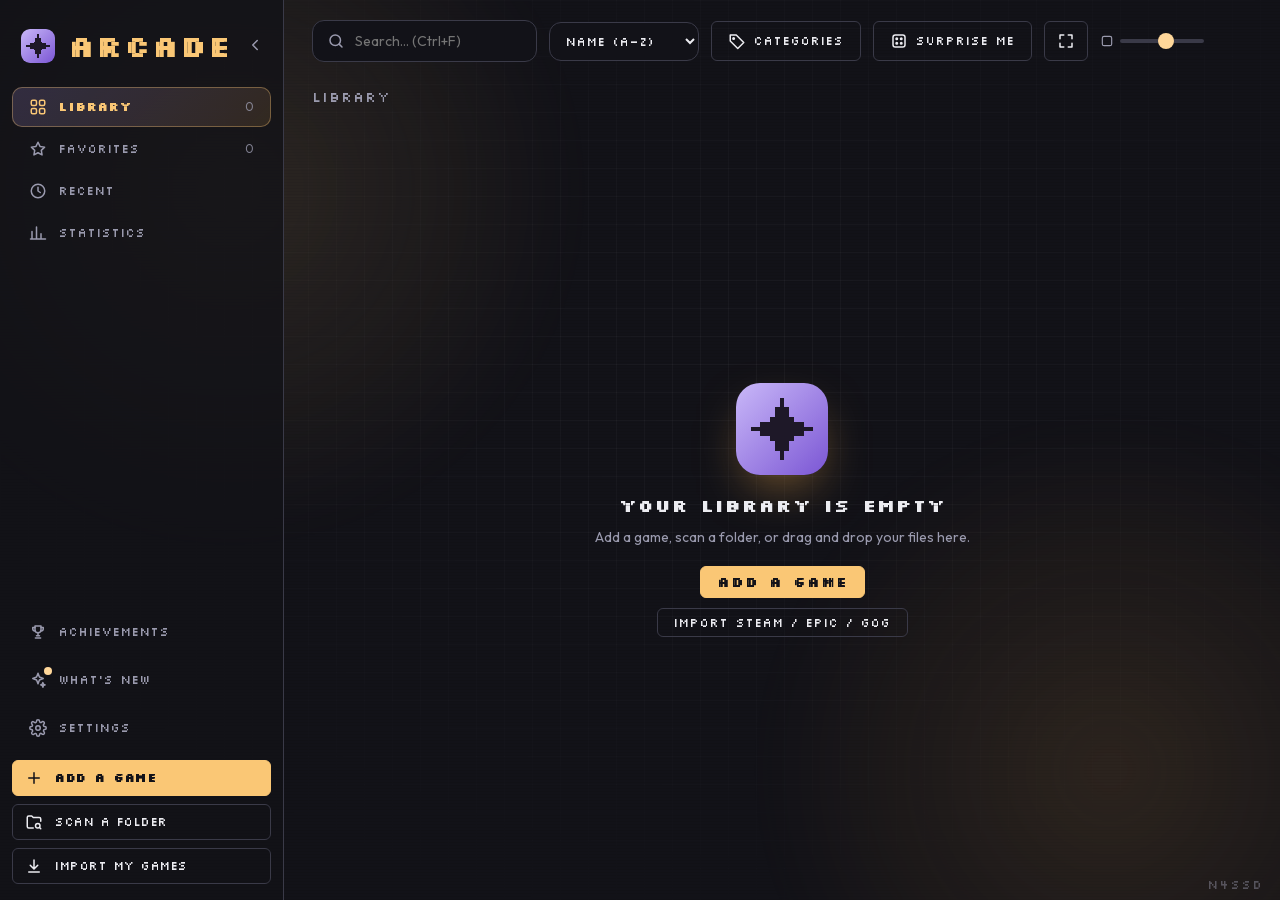
==== commit 66131b87: "2.3.3 : menu replié (séparateurs, point nouveautés, icône scan) Co-Authored-By: Claude Sonnet 5.5 <n" ====
--- a/ui/index.html
+++ b/ui/index.html
@@ -104,11 +104,12 @@
           <svg viewBox="0 0 24 24"><path d="M12 5v14M5 12h14"/></svg><span>Ajouter un jeu</span>
         </button>
         <button class="btn ghost block" id="btn-scan" title="Scanner un dossier">
-          <svg viewBox="0 0 24 24"><path d="M3 7a2 2 0 0 1 2-2h4l2 2h8a2 2 0 0 1 2 2v8a2 2 0 0 1-2 2H5a2 2 0 0 1-2-2z"/></svg><span>Scanner un dossier</span>
+          <svg viewBox="0 0 24 24"><path d="M11 20H5a2 2 0 0 1-2-2V6a2 2 0 0 1 2-2h4l2 2h8a2 2 0 0 1 2 2v3"/><circle cx="17" cy="17" r="3"/><path d="M21 21l-1.6-1.6"/></svg><span>Scanner un dossier</span>
         </button>
         <button class="btn ghost block" id="btn-import" title="Importer les jeux installés depuis Steam, Epic Games et GOG">
           <svg viewBox="0 0 24 24"><path d="M12 4v11M7 11l5 5 5-5M5 20h14"/></svg><span>Importer mes jeux</span>
         </button>
+        <div class="perf-chip" id="perf-chip" hidden><i class="pc-dot"></i><span id="perf-chip-t"></span></div>
       </div>
     </aside>
 
--- a/ui/styles.css
+++ b/ui/styles.css
@@ -353,10 +353,16 @@
 .pcol { position: relative; width: 28px; height: 28px; border-radius: 50%; background: var(--c); border: 2px solid transparent; box-shadow: inset 0 0 0 1px rgba(var(--fg-rgb), .12); transition: transform .12s; cursor: pointer; }
 .pcol:hover { transform: scale(1.14); }
 .pcol.on { border-color: var(--strong); box-shadow: 0 0 0 3px color-mix(in srgb, var(--c) 40%, transparent); }
-.pcol.custom { background: conic-gradient(#ff6b6b, #ffd166, #58d68d, #5ec2ff, #9c7cf0, #ff6b9a, #ff6b6b); overflow: hidden; }
-.pcol.custom.on { background: var(--c); }
-.pcol.custom::after { content: "+"; position: absolute; inset: 0; display: grid; place-items: center; color: var(--strong); font-weight: 700; font-size: 16px; text-shadow: 0 1px 3px rgba(0,0,0,.6); }
-.pcol.custom.on::after { content: "\270E"; font-size: 13px; }
+.pcol.custom { background: var(--sunk); border: 1.5px dashed color-mix(in srgb, var(--muted) 70%, transparent); box-shadow: none; overflow: hidden; transition: transform .12s, border-color .15s, background .15s; }
+.pcol.custom::after { content: ""; position: absolute; inset: 0; margin: auto; width: 12px; height: 12px; background: var(--muted); transition: background .15s;
+  -webkit-mask: url("data:image/svg+xml,%3Csvg xmlns='http://www.w3.org/2000/svg' viewBox='0 0 24 24'%3E%3Cpath d='M12 5v14M5 12h14' stroke='black' stroke-width='3' stroke-linecap='round' fill='none'/%3E%3C/svg%3E") center / contain no-repeat;
+  mask: url("data:image/svg+xml,%3Csvg xmlns='http://www.w3.org/2000/svg' viewBox='0 0 24 24'%3E%3Cpath d='M12 5v14M5 12h14' stroke='black' stroke-width='3' stroke-linecap='round' fill='none'/%3E%3C/svg%3E") center / contain no-repeat; }
+.pcol.custom:hover { border-color: var(--accent); }
+.pcol.custom:hover::after { background: var(--accent); }
+.pcol.custom.on { background: var(--c); border: 2px solid var(--strong); box-shadow: 0 0 0 3px color-mix(in srgb, var(--c) 40%, transparent); }
+.pcol.custom.on::after { width: 13px; height: 13px; background: #fff; filter: drop-shadow(0 1px 2px rgba(0,0,0,.65));
+  -webkit-mask: url("data:image/svg+xml,%3Csvg xmlns='http://www.w3.org/2000/svg' viewBox='0 0 24 24'%3E%3Cpath d='M17 3a2.85 2.83 0 1 1 4 4L7.5 20.5 2 22l1.5-5.5Z' stroke='black' stroke-width='2.4' stroke-linejoin='round' fill='black'/%3E%3C/svg%3E") center / contain no-repeat;
+  mask: url("data:image/svg+xml,%3Csvg xmlns='http://www.w3.org/2000/svg' viewBox='0 0 24 24'%3E%3Cpath d='M17 3a2.85 2.83 0 1 1 4 4L7.5 20.5 2 22l1.5-5.5Z' stroke='black' stroke-width='2.4' stroke-linejoin='round' fill='black'/%3E%3C/svg%3E") center / contain no-repeat; }
 .pcol.custom input { position: absolute; inset: -6px; width: 44px; height: 44px; opacity: 0; cursor: pointer; }
 .icongrid { display: grid; grid-template-columns: repeat(auto-fill, 40px); gap: 7px; }
 .ibtn { width: 40px; height: 40px; border-radius: 10px; border: 1px solid var(--line); background: var(--bg); color: var(--muted); display: grid; place-items: center; transition: color .15s, background .15s, border-color .15s, transform .12s; }
@@ -835,7 +841,7 @@
 
 /* ---------- Nouveautés ---------- */
 #btn-news { position: relative; }
-.news-dot { position: absolute; left: 26px; top: 8px; width: 9px; height: 9px; border-radius: 50%; background: var(--accent-2); box-shadow: 0 0 0 2px var(--bg), 0 0 10px var(--accent); animation: newsPulse 1.6s ease-in-out infinite; }
+.news-dot { position: absolute; left: 32px; top: 7px; width: 8px; height: 8px; border-radius: 50%; background: var(--accent-2); box-shadow: 0 0 0 2px var(--bg); animation: newsPulse 1.6s ease-in-out infinite; }
 @keyframes newsPulse { 50% { transform: scale(1.35); } }
 .news-modal { width: min(640px, calc(100vw - 48px)); }
 .news-list { max-height: min(62vh, 520px); overflow-y: auto; display: flex; flex-direction: column; gap: 14px; padding-right: 6px; }
@@ -846,7 +852,7 @@
 .news-head b { font-weight: 600; font-size: 16px; }
 .news-cur { font-style: normal; margin-left: auto; font-family: var(--font-px); font-size: 12px; letter-spacing: 1.5px; text-transform: uppercase; color: var(--ok); }
 .news-ver ul { margin: 0; padding-left: 18px; display: flex; flex-direction: column; gap: 5px; color: #C4C4D4; line-height: 1.4; }
-body.sb-collapsed .news-dot, body.collapsed .news-dot { left: 24px; }
+body.sb-collapsed .news-dot, body.collapsed .news-dot { left: 32px; }
 
 /* ---------- Succès ---------- */
 .ach-count { margin-left: auto; font-style: normal; font-family: var(--font-px); font-size: 12px; letter-spacing: 1px; color: var(--muted); }
@@ -883,3 +889,40 @@
 body.automenu.menu-open .main { transform: translateX(calc(var(--side-w) - var(--side-w-min))); }
 body.automenu.menu-open .sidebar { box-shadow: none; }
 @media (prefers-reduced-motion: reduce) { body.automenu .main { transition: none; } }
+
+.updbar { position: fixed; right: 18px; bottom: 18px; z-index: 240; display: flex; align-items: center; gap: 18px; padding: 14px 16px 14px 18px; border-radius: 16px; background: var(--card, #1E1E28); border: 1px solid color-mix(in srgb, var(--accent) 55%, var(--border, #3A3A48)); box-shadow: 0 18px 50px -12px rgba(0,0,0,.7); max-width: min(520px, 92vw); animation: updIn .4s var(--ease) both; }
+.upd-t { display: flex; flex-direction: column; gap: 2px; }
+.upd-t b { color: var(--strong, #fff); font-weight: 600; }
+.upd-t small { color: var(--muted, #9A9AAE); font-size: 12px; }
+.upd-b { display: flex; gap: 8px; flex-shrink: 0; }
+@keyframes updIn { from { opacity: 0; transform: translateY(14px); } }
+
+.chk-modal { width: min(640px, 94vw); }
+.chk-modal .modal-body { max-height: 60vh; overflow: auto; display: flex; flex-direction: column; gap: 18px; }
+.chk-sec h4 { margin: 0 0 6px; font-size: 15px; font-weight: 600; }
+.chk-sec p { margin: 0 0 10px; font-size: 13px; }
+.chk-list { display: flex; flex-direction: column; gap: 6px; margin-bottom: 10px; }
+.chk-item { display: flex; flex-direction: column; gap: 2px; padding: 8px 12px; border-radius: 10px; background: rgba(255,255,255,.04); border: 1px solid var(--border, #3A3A48); }
+.chk-item small { word-break: break-all; }
+.chk-group { margin-bottom: 12px; }
+
+.perf-tiles { display: flex; gap: 14px; padding: 10px 22px 20px; }
+.perf-tiles .tile { flex: 1; background: rgba(255,255,255,.03); border: 1px solid var(--line); border-radius: 14px; padding: 16px 16px 18px; }
+.perf-tiles .l { font-family: var(--font-display, 'Silkscreen'); font-size: 12px; color: var(--muted, #9A9AAE); text-transform: uppercase; }
+.perf-tiles .n { font-family: var(--font-display, 'Silkscreen'); font-size: 22px; margin-top: 6px; }
+.perf-tiles .bar { height: 8px; border-radius: 6px; background: rgba(255,255,255,.08); margin-top: 10px; overflow: hidden; }
+.perf-tiles .bar b { display: block; height: 100%; width: 0; background: linear-gradient(90deg, #bba3ff, var(--accent)); transition: width .6s ease; }
+.pill { display: inline-flex; align-items: center; gap: 8px; font-family: var(--font-display, 'Silkscreen'); font-size: 12px; padding: 7px 12px; border-radius: 999px; background: rgba(93,211,158,.12); border: 1px solid rgba(93,211,158,.5); color: #5DD39E; text-transform: uppercase; white-space: nowrap; }
+.pill .dot { width: 8px; height: 8px; border-radius: 50%; background: #5DD39E; }
+.pill.sleep { background: color-mix(in srgb, var(--accent) 14%, transparent); border-color: color-mix(in srgb, var(--accent) 55%, transparent); color: var(--accent); }
+.pill.sleep .dot { background: var(--accent); }
+.perf-chip { display: flex; align-items: center; gap: 8px; margin-top: 4px; padding: 8px 10px; border-radius: 10px; font-size: 12px; color: var(--muted, #9A9AAE); background: rgba(255,255,255,.04); border: 1px solid var(--border, #3A3A48); white-space: nowrap; overflow: hidden; }
+.perf-chip[hidden] { display: none; }
+.pc-dot { width: 8px; height: 8px; border-radius: 50%; background: #5DD39E; flex-shrink: 0; }
+body.collapsed:not(.menu-open) .perf-chip span { display: none; }
+body.collapsed:not(.menu-open) .perf-chip { justify-content: center; padding: 8px 0; }
+
+/* Menu replié : fines séparations entre les groupes */
+body.collapsed:not(.menu-open) .nav.cats:not(:empty) { margin-top: 8px; padding-top: 8px; border-top: 1px solid var(--line); }
+body.collapsed:not(.menu-open) #btn-settings { margin-bottom: 8px; }
+body.collapsed:not(.menu-open) #btn-settings::after { content: ""; position: absolute; left: 22%; right: 22%; bottom: -8px; height: 1px; background: var(--line); }
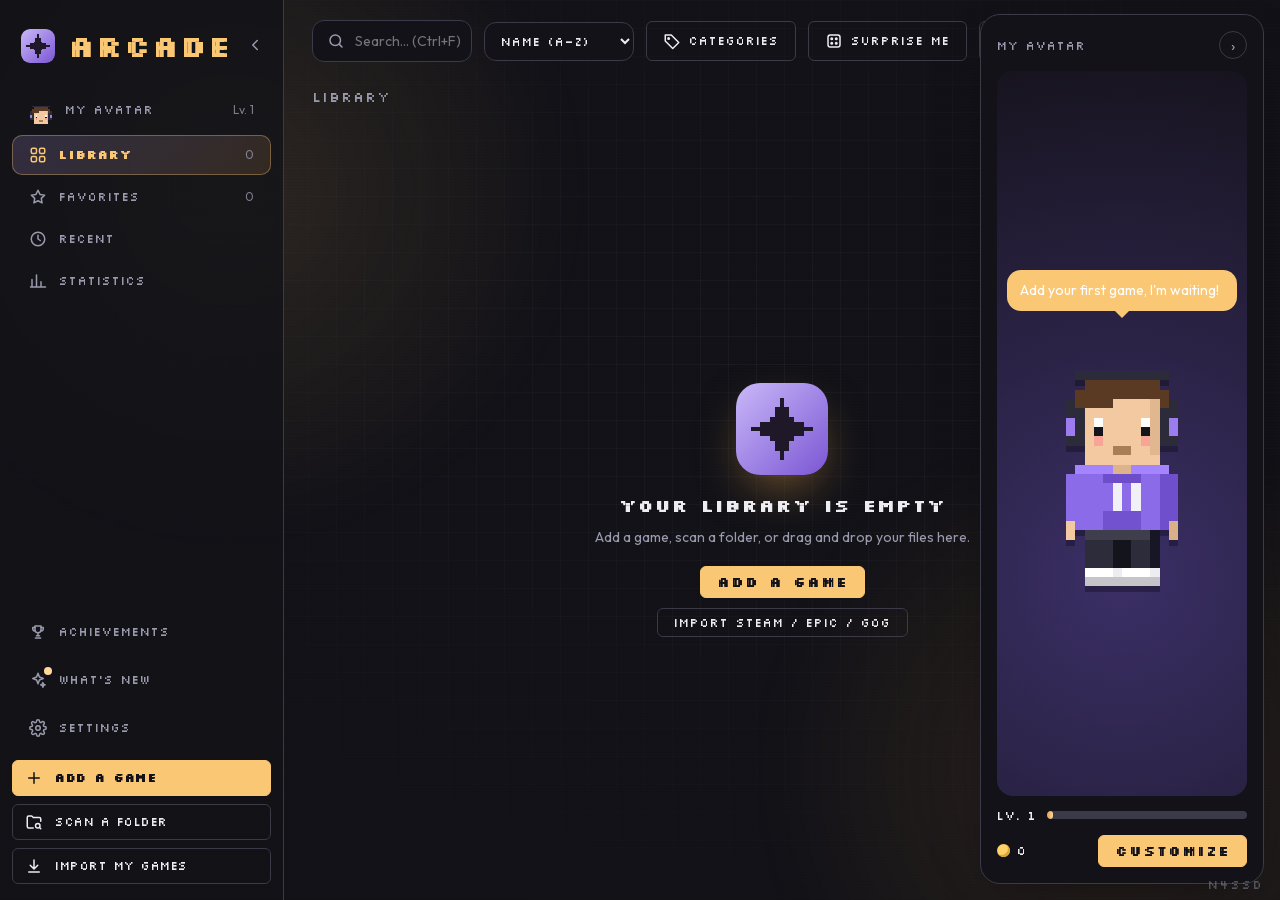
==== commit f504f6ac: "2.4.0: customizable pixel avatar (panel, editor, level, coins), can be disabled in Settings Co-Autho" ====
--- a/ui/index.html
+++ b/ui/index.html
@@ -66,6 +66,10 @@
       </div>
 
       <nav class="nav" id="nav">
+        <button class="nav-item av-nav" id="btn-avatar" data-snd="nav" title="Mon avatar" hidden>
+          <i class="av-ic"></i>
+          <span>Mon avatar</span><em id="av-lv"></em>
+        </button>
         <button class="nav-item active" data-view="all" title="Bibliothèque">
           <svg viewBox="0 0 24 24"><rect x="3" y="3" width="7" height="7" rx="2"/><rect x="14" y="3" width="7" height="7" rx="2"/><rect x="3" y="14" width="7" height="7" rx="2"/><rect x="14" y="14" width="7" height="7" rx="2"/></svg>
           <span>Bibliothèque</span><em id="count-all">0</em>
@@ -146,6 +150,7 @@
       <h1 class="view-title" id="view-title">Bibliothèque</h1>
       <section class="grid" id="grid"></section>
 
+      <aside class="av-panel" id="av-panel" hidden></aside>
       <section class="settings" id="settings" hidden></section>
       <section class="stats" id="stats" hidden></section>
 
@@ -167,6 +172,7 @@
   <script src="i18n.js"></script>
   <script src="sounds.js"></script>
   <script src="bridge.js"></script>
+  <script src="avatar.js"></script>
   <script src="app.js"></script>
 </body>
 </html>
--- a/ui/styles.css
+++ b/ui/styles.css
@@ -922,7 +922,64 @@
 body.collapsed:not(.menu-open) .perf-chip span { display: none; }
 body.collapsed:not(.menu-open) .perf-chip { justify-content: center; padding: 8px 0; }
 
-/* Menu replié : fines séparations entre les groupes */
-body.collapsed:not(.menu-open) .nav.cats:not(:empty) { margin-top: 8px; padding-top: 8px; border-top: 1px solid var(--line); }
-body.collapsed:not(.menu-open) #btn-settings { margin-bottom: 8px; }
-body.collapsed:not(.menu-open) #btn-settings::after { content: ""; position: absolute; left: 22%; right: 22%; bottom: -8px; height: 1px; background: var(--line); }
+/* Menu replié : fines séparations entre les groupes (ligne qui s'estompe aux extrémités, centrée, même espace dessus/dessous) */
+/* le titre « Catégories » garde sa place (il apparaît à l'ouverture du menu) : replié, la ligne est centrée dans cette zone, donc pile entre le dernier lien et la 1re catégorie */
+.side-title { margin: 0 12px; padding: 22px 0 10px; position: relative; }
+body.collapsed:not(.menu-open) #cat-title:not([hidden])::after { content: ""; position: absolute; left: 50%; top: 50%; width: 4px; height: 4px; border-radius: 50%; transform: translate(-50%, -50%); background: color-mix(in srgb, var(--accent) 55%, #5a5a70); box-shadow: -10px 0 0 -1px #4a4a5c, 10px 0 0 -1px #4a4a5c; }
+body.collapsed:not(.menu-open) #btn-settings { margin-bottom: 9px; }
+body.collapsed:not(.menu-open) #cat-title:not([hidden]) { opacity: 1; color: transparent; }
+
+/* ---------- Avatar (2.4.0) ---------- */
+.nav-item.av-nav .av-ic { flex: none; width: 24px; height: 24px; display: grid; place-items: center; overflow: visible; font-style: normal; }
+.nav-item.av-nav[hidden] { display: none; }
+.av-panel { position: absolute; z-index: 4; right: 16px; top: 14px; bottom: 16px; width: 284px; display: flex; flex-direction: column; gap: 12px; padding: 16px; border-radius: 20px; background: var(--panel); border: 1px solid var(--line); box-shadow: 0 18px 50px -24px rgba(0,0,0,.6); }
+.av-panel[hidden] { display: none; }
+body.av-open .main { padding-right: 316px; }
+.av-head { display: flex; align-items: center; justify-content: space-between; }
+.av-head b { font-family: var(--font-px); font-size: 12px; font-weight: 400; letter-spacing: 1px; text-transform: uppercase; color: var(--muted); }
+.av-x { width: 28px; height: 28px; border-radius: 50%; border: 1px solid var(--line); background: transparent; color: var(--muted); font-size: 16px; line-height: 1; cursor: pointer; }
+.av-x:hover { color: var(--text); background: var(--hover); }
+.av-stage { flex: 1; min-height: 0; display: flex; flex-direction: column; align-items: center; justify-content: center; gap: 22px; border-radius: 16px; background: radial-gradient(circle at 50% 70%, var(--bg1, #3b2f66), var(--bg2, #17141f)); padding: 14px 10px; }
+.av-bubble { position: relative; width: 100%; padding: 11px 13px; border-radius: 14px; background: var(--accent); color: #fff; font-size: 14px; line-height: 1.35; text-align: left; }
+.av-bubble::after { content: ""; position: absolute; left: 50%; bottom: -7px; margin-left: -7px; border: 7px solid transparent; border-top-color: var(--accent); border-bottom: 0; }
+.av-char { position: relative; background: none; border: 0; padding: 0; cursor: pointer; filter: drop-shadow(0 6px 0 rgba(0,0,0,.28)); }
+.av-char svg { display: block; }
+.av-lvl { display: flex; align-items: center; gap: 10px; }
+.av-lvl span { font-family: var(--font-px); font-size: 12px; letter-spacing: 1px; text-transform: uppercase; }
+.av-lvl .d-bar { flex: 1; height: 8px; }
+.av-foot { display: flex; align-items: center; justify-content: space-between; gap: 10px; }
+.av-coins { display: inline-flex; align-items: center; gap: 7px; font-family: var(--font-px); font-size: 12px; letter-spacing: 1px; }
+.av-coins.big { padding: 6px 12px; border: 1px solid var(--line); border-radius: 999px; background: var(--raise, var(--panel)); }
+.av-coin { width: 13px; height: 13px; border-radius: 50%; background: #ffd166; box-shadow: inset -2px -2px 0 #d9a63a; flex: none; }
+
+.av-modal { width: min(1040px, 95vw); height: min(680px, 90vh); }
+.av-mh { display: flex; align-items: center; gap: 14px; padding: 18px 22px 8px; }
+.av-mh h3 { margin: 0; }
+.av-mh small { color: var(--muted); }
+.av-body { flex: 1; min-height: 0; display: grid; grid-template-columns: 170px 330px 1fr; gap: 16px; padding: 8px 22px 12px; }
+.av-cats { display: flex; flex-direction: column; gap: 4px; }
+.av-cat { text-align: left; padding: 11px 14px; border-radius: 10px; border: 0; background: transparent; color: var(--muted); font-family: var(--font-px); font-size: 12px; letter-spacing: 1px; text-transform: uppercase; cursor: pointer; }
+.av-cat:hover { background: var(--hover); color: var(--text); }
+.av-cat.on { background: color-mix(in srgb, var(--accent) 18%, transparent); color: var(--strong); box-shadow: inset 0 0 0 1px color-mix(in srgb, var(--accent) 45%, transparent); }
+.av-prev { position: relative; display: grid; place-items: center; border-radius: 16px; background: radial-gradient(circle at 50% 40%, var(--bg1, #3b2f66), var(--bg2, #17141f)); overflow: hidden; }
+.av-prev > svg { filter: drop-shadow(0 8px 0 rgba(0,0,0,.3)); margin-bottom: 30px; }
+.av-prev-acts { position: absolute; bottom: 12px; display: flex; gap: 8px; }
+.av-pane { overflow-y: auto; padding-right: 6px; }
+.av-lab { font-family: var(--font-px); font-size: 12px; letter-spacing: 1.2px; text-transform: uppercase; color: var(--muted); margin: 2px 0 10px; }
+.av-items { display: grid; grid-template-columns: repeat(auto-fill, minmax(112px, 1fr)); gap: 10px; margin-bottom: 18px; }
+.av-item { display: flex; flex-direction: column; align-items: center; gap: 6px; padding: 10px 6px 8px; border-radius: 14px; background: var(--bg); border: 1px solid var(--line); color: var(--text); cursor: pointer; }
+.av-item:hover { border-color: color-mix(in srgb, var(--accent) 60%, var(--line)); }
+.av-item.on { border: 2px solid var(--accent); padding: 9px 5px 7px; background: color-mix(in srgb, var(--accent) 14%, transparent); }
+.av-item b { font-size: 13px; font-weight: 600; }
+.av-thumb { height: 82px; display: grid; place-items: center; }
+.av-item.lock .av-thumb { opacity: .5; }
+.av-bgthumb { display: block; width: 74px; height: 74px; border-radius: 12px; }
+.av-tag { display: inline-flex; align-items: center; gap: 6px; padding: 3px 8px; border-radius: 8px; font-family: var(--font-px); font-size: 12px; letter-spacing: .5px; }
+.av-tag.own { color: var(--muted); }
+.av-tag.buy { background: color-mix(in srgb, var(--accent) 22%, transparent); color: var(--strong); }
+.av-tag.ach { background: rgba(244, 196, 106, .16); color: #f4c46a; }
+.av-sw { display: flex; flex-wrap: wrap; gap: 10px; margin-bottom: 18px; }
+.av-col { width: 32px; height: 32px; border-radius: 50%; background: var(--c); border: 2px solid transparent; box-shadow: inset 0 0 0 1px rgba(255,255,255,.12); cursor: pointer; }
+.av-col.on { border-color: #fff; outline: 2px solid var(--accent); outline-offset: 2px; }
+.av-help { color: var(--muted); font-size: 13px; line-height: 1.4; margin-top: 6px; }
+@media (max-width: 1099px) { .av-panel { display: none; } body.av-open .main { padding-right: 28px; } }
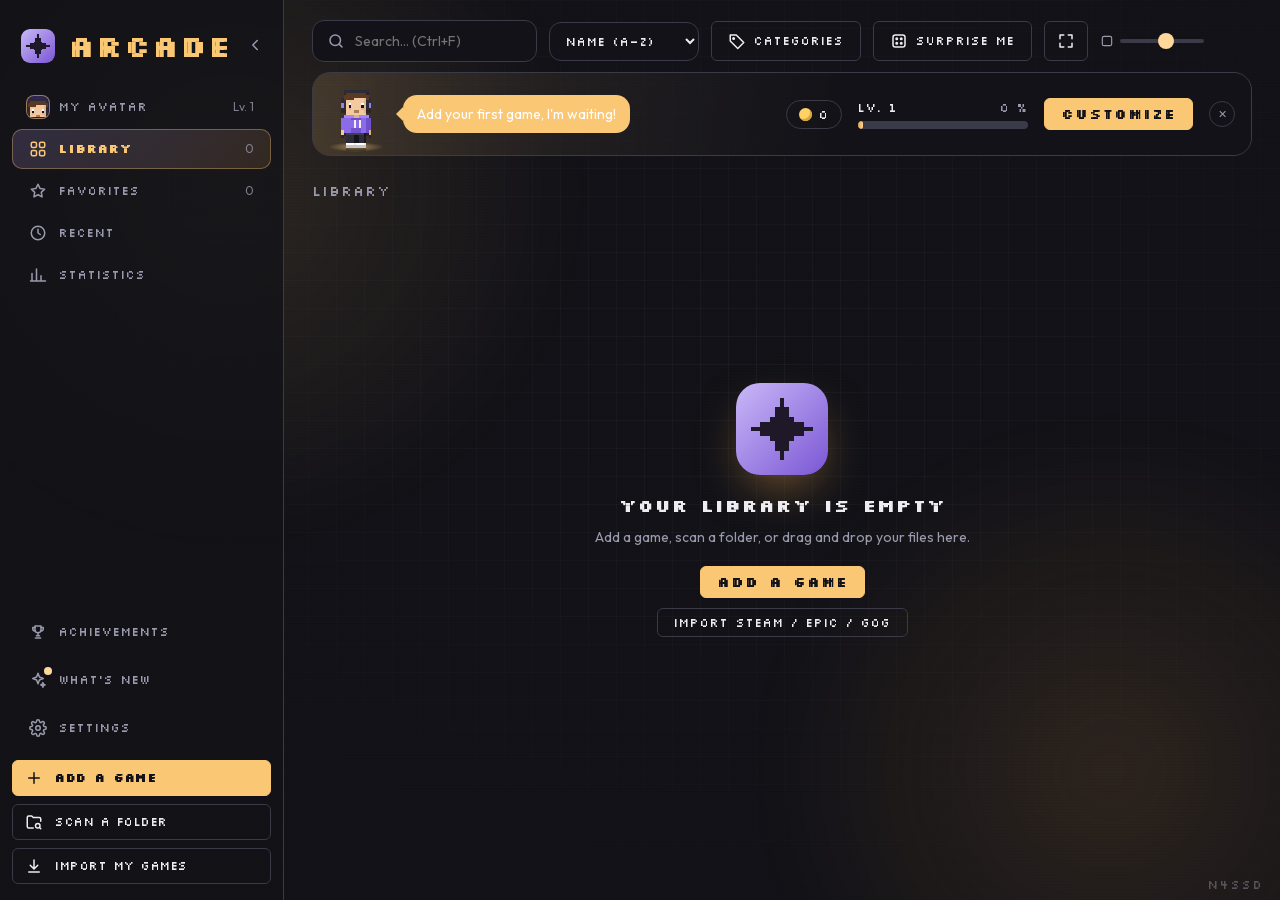
==== commit fd8c8981: "2.4.2: avatar as a slim strip under the toolbar instead of a side panel Co-Authored-By: Claude Sonne" ====
--- a/ui/index.html
+++ b/ui/index.html
@@ -145,12 +145,13 @@
         </label>
       </header>
 
+      <aside class="av-strip" id="av-panel" hidden></aside>
+
       <div class="chips" id="chips" hidden></div>
 
       <h1 class="view-title" id="view-title">Bibliothèque</h1>
       <section class="grid" id="grid"></section>
 
-      <aside class="av-panel" id="av-panel" hidden></aside>
       <section class="settings" id="settings" hidden></section>
       <section class="stats" id="stats" hidden></section>
 
--- a/ui/styles.css
+++ b/ui/styles.css
@@ -930,27 +930,28 @@
 body.collapsed:not(.menu-open) #cat-title:not([hidden]) { opacity: 1; color: transparent; }
 
 /* ---------- Avatar (2.4.0) ---------- */
-.nav-item.av-nav .av-ic { flex: none; width: 24px; height: 24px; display: grid; place-items: center; overflow: visible; font-style: normal; }
+.nav-item.av-nav .av-ic { flex: none; width: 24px; height: 24px; margin: -3px; box-sizing: border-box; display: grid; place-items: center; overflow: hidden; border-radius: 8px; border: 1px solid color-mix(in srgb, var(--accent) 55%, transparent); background: radial-gradient(circle at 50% 35%, #3b2f66, #1c1830); font-style: normal; }
 .nav-item.av-nav[hidden] { display: none; }
-.av-panel { position: absolute; z-index: 4; right: 16px; top: 14px; bottom: 16px; width: 284px; display: flex; flex-direction: column; gap: 12px; padding: 16px; border-radius: 20px; background: var(--panel); border: 1px solid var(--line); box-shadow: 0 18px 50px -24px rgba(0,0,0,.6); }
-.av-panel[hidden] { display: none; }
-body.av-open .main { padding-right: 316px; }
-.av-head { display: flex; align-items: center; justify-content: space-between; }
-.av-head b { font-family: var(--font-px); font-size: 12px; font-weight: 400; letter-spacing: 1px; text-transform: uppercase; color: var(--muted); }
-.av-x { width: 28px; height: 28px; border-radius: 50%; border: 1px solid var(--line); background: transparent; color: var(--muted); font-size: 16px; line-height: 1; cursor: pointer; }
+.av-strip { flex: none; display: flex; align-items: center; gap: 16px; height: 84px; margin: 6px 0 4px; padding: 0 16px 0 12px; border-radius: 18px; background: linear-gradient(100deg, color-mix(in srgb, var(--accent) 16%, transparent), var(--panel) 58%); border: 1px solid var(--line); }
+.av-strip[hidden] { display: none; }
+.av-who { flex: none; position: relative; width: 62px; height: 82px; display: grid; place-items: end center; background: none; border: 0; padding: 0; cursor: pointer; }
+.av-who::after { content: ""; position: absolute; bottom: 3px; left: 50%; margin-left: -28px; width: 56px; height: 10px; border-radius: 50%; background: radial-gradient(ellipse, color-mix(in srgb, var(--accent) 60%, transparent), transparent 70%); }
+.av-who > span { position: relative; z-index: 1; margin-bottom: 5px; filter: drop-shadow(0 3px 0 rgba(0,0,0,.25)); }
+.av-who svg { display: block; }
+.av-bubble { position: relative; max-width: 440px; padding: 10px 14px; border-radius: 14px; background: var(--accent); color: #fff; font-size: 14px; line-height: 1.3; }
+.av-bubble::before { content: ""; position: absolute; left: -7px; top: 50%; margin-top: -7px; border: 7px solid transparent; border-right-color: var(--accent); border-left: 0; }
+.av-sp { flex: 1; }
+.av-lvl { display: flex; flex-direction: column; gap: 6px; width: 170px; flex: none; }
+.av-lvl > div:first-child { display: flex; justify-content: space-between; font-family: var(--font-px); font-size: 12px; letter-spacing: 1px; text-transform: uppercase; }
+.av-lvl em { font-style: normal; color: var(--muted); }
+.av-lvl .d-bar { height: 8px; }
+.av-x { flex: none; width: 26px; height: 26px; border-radius: 50%; border: 1px solid var(--line); background: transparent; color: var(--muted); font-size: 11px; line-height: 1; cursor: pointer; }
 .av-x:hover { color: var(--text); background: var(--hover); }
-.av-stage { flex: 1; min-height: 0; display: flex; flex-direction: column; align-items: center; justify-content: center; gap: 22px; border-radius: 16px; background: radial-gradient(circle at 50% 70%, var(--bg1, #3b2f66), var(--bg2, #17141f)); padding: 14px 10px; }
-.av-bubble { position: relative; width: 100%; padding: 11px 13px; border-radius: 14px; background: var(--accent); color: #fff; font-size: 14px; line-height: 1.35; text-align: left; }
-.av-bubble::after { content: ""; position: absolute; left: 50%; bottom: -7px; margin-left: -7px; border: 7px solid transparent; border-top-color: var(--accent); border-bottom: 0; }
-.av-char { position: relative; background: none; border: 0; padding: 0; cursor: pointer; filter: drop-shadow(0 6px 0 rgba(0,0,0,.28)); }
-.av-char svg { display: block; }
-.av-lvl { display: flex; align-items: center; gap: 10px; }
-.av-lvl span { font-family: var(--font-px); font-size: 12px; letter-spacing: 1px; text-transform: uppercase; }
-.av-lvl .d-bar { flex: 1; height: 8px; }
-.av-foot { display: flex; align-items: center; justify-content: space-between; gap: 10px; }
-.av-coins { display: inline-flex; align-items: center; gap: 7px; font-family: var(--font-px); font-size: 12px; letter-spacing: 1px; }
-.av-coins.big { padding: 6px 12px; border: 1px solid var(--line); border-radius: 999px; background: var(--raise, var(--panel)); }
+.av-coins { display: inline-flex; align-items: center; gap: 7px; font-family: var(--font-px); font-size: 12px; letter-spacing: 1px; padding: 6px 12px; border: 1px solid var(--line); border-radius: 999px; flex: none; }
+.av-coins.big { background: var(--raise, var(--panel)); }
 .av-coin { width: 13px; height: 13px; border-radius: 50%; background: #ffd166; box-shadow: inset -2px -2px 0 #d9a63a; flex: none; }
+@media (max-width: 1000px) { .av-lvl { display: none; } }
+@media (max-width: 800px) { .av-coins { display: none; } }
 
 .av-modal { width: min(1040px, 95vw); height: min(680px, 90vh); }
 .av-mh { display: flex; align-items: center; gap: 14px; padding: 18px 22px 8px; }
@@ -982,4 +983,3 @@
 .av-col { width: 32px; height: 32px; border-radius: 50%; background: var(--c); border: 2px solid transparent; box-shadow: inset 0 0 0 1px rgba(255,255,255,.12); cursor: pointer; }
 .av-col.on { border-color: #fff; outline: 2px solid var(--accent); outline-offset: 2px; }
 .av-help { color: var(--muted); font-size: 13px; line-height: 1.4; margin-top: 6px; }
-@media (max-width: 1099px) { .av-panel { display: none; } body.av-open .main { padding-right: 28px; } }
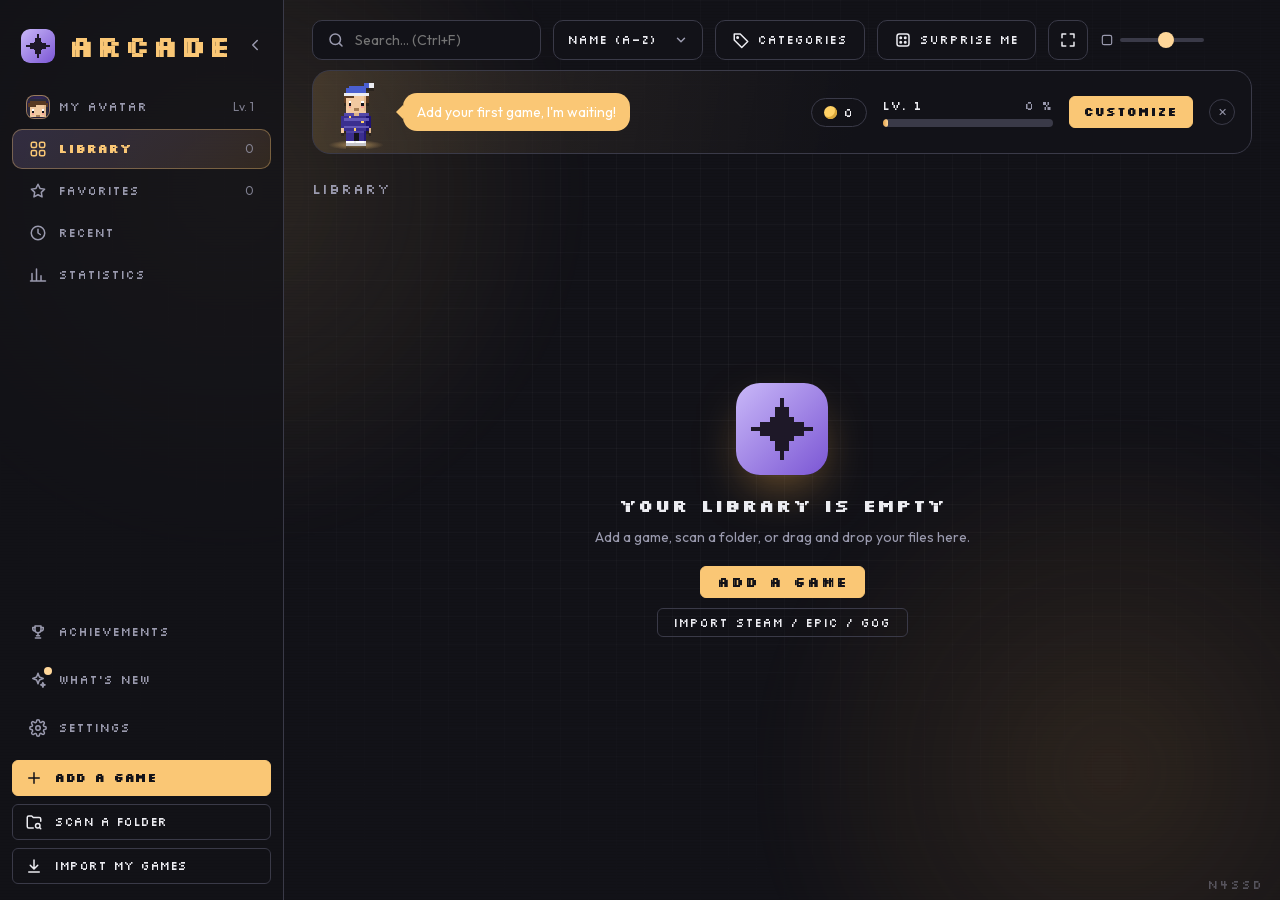
==== commit fbdcab0d: "2.8.0: split the UI script into several files Co-Authored-By: Claude Sonnet 5.5 <noreply@anthropic.c" ====
--- a/ui/index.html
+++ b/ui/index.html
@@ -174,6 +174,15 @@
   <script src="sounds.js"></script>
   <script src="bridge.js"></script>
   <script src="avatar.js"></script>
-  <script src="app.js"></script>
+  <script src="app-core.js"></script>
+  <script src="app-library.js"></script>
+  <script src="app-views.js"></script>
+  <script src="app-achievements.js"></script>
+  <script src="app-avatar.js"></script>
+  <script src="app-news.js"></script>
+  <script src="app-categories.js"></script>
+  <script src="app-import.js"></script>
+  <script src="app-settings.js"></script>
+  <script src="app-main.js"></script>
 </body>
 </html>
--- a/ui/styles.css
+++ b/ui/styles.css
@@ -953,6 +953,53 @@
 @media (max-width: 1000px) { .av-lvl { display: none; } }
 @media (max-width: 800px) { .av-coins { display: none; } }
 
+/* Vie de l'avatar : chaque calque (tête, bras, jambes, yeux) bouge à son rythme, avec des courbes douces et un léger décalage (comme un vrai mouvement) */
+.av-z { position: absolute; z-index: 2; font-family: var(--font-px); font-style: normal; font-size: 12px; color: var(--accent-2, #C9B8FF); opacity: 0; pointer-events: none; }
+.av-z.z1 { right: 9px; top: 20px; }
+.av-z.z2 { right: 1px; top: 8px; font-size: 14px; }
+.av-who svg g { transform-box: fill-box; }
+.av-who .av-torso { transform-origin: 50% 100%; }
+.av-who .av-head { transform-origin: 50% 100%; }
+.av-who .av-armL, .av-who .av-armR { transform-origin: 50% 0; }
+.av-who .av-legL, .av-who .av-legR { transform-origin: 50% 0; }
+.av-who .av-eyes { transform-origin: 50% 50%; }
+.av-strip:not(.still) .av-who > span { transform-origin: 50% 100%; }
+/* au repos : respiration, bras qui balancent à peine, tête en léger retard, clignement des yeux */
+.av-strip:not(.still) .av-who .av-torso { animation: avBreath 3.8s cubic-bezier(.45, 0, .55, 1) infinite; }
+.av-strip:not(.still) .av-who .av-head { animation: avHeadBob 3.8s cubic-bezier(.45, 0, .55, 1) .18s infinite; }
+.av-strip:not(.still) .av-who .av-armL { animation: avArmL 3.8s cubic-bezier(.45, 0, .55, 1) .1s infinite; }
+.av-strip:not(.still) .av-who .av-armR { animation: avArmR 3.8s cubic-bezier(.45, 0, .55, 1) .1s infinite; }
+.av-strip:not(.still) .av-who .av-eyes { animation: avBlink 5.2s infinite; }
+.av-strip:not(.still) .av-who.mood-sleep .av-eyes, .av-strip:not(.still) .av-who.mood-happy .av-eyes { animation: none; }
+/* endormi : respiration lente et tête qui penche */
+.av-strip:not(.still) .av-who.mood-sleep .av-torso { animation: avBreath 5.4s cubic-bezier(.45, 0, .55, 1) infinite; }
+.av-strip:not(.still) .av-who.mood-sleep .av-head { animation: avNod 5.4s cubic-bezier(.45, 0, .55, 1) infinite; }
+.av-strip:not(.still) .av-who.mood-sleep .av-z { animation: avZ 3.4s cubic-bezier(.3, .6, .4, 1) infinite; }
+.av-strip:not(.still) .av-who.mood-sleep .av-z.z2 { animation-delay: 1.5s; }
+/* content : petit saut avec écrasement/étirement, bras levés, tête qui s'incline */
+.av-strip:not(.still) .av-who.mood-happy > span { animation: avHop 1.25s cubic-bezier(.33, 0, .3, 1) infinite; }
+.av-strip:not(.still) .av-who.mood-happy .av-armL { animation: avCheerL 1.25s cubic-bezier(.33, 0, .3, 1) infinite; }
+.av-strip:not(.still) .av-who.mood-happy .av-armR { animation: avCheerR 1.25s cubic-bezier(.33, 0, .3, 1) infinite; }
+.av-strip:not(.still) .av-who.mood-happy .av-head { animation: avTilt 2.5s cubic-bezier(.45, 0, .55, 1) infinite; }
+/* impatient : il tape du pied, se balance d'un pied sur l'autre et regarde sur le côté */
+.av-strip:not(.still) .av-who.mood-impatient > span { animation: avSway 2.4s cubic-bezier(.45, 0, .55, 1) infinite; }
+.av-strip:not(.still) .av-who.mood-impatient .av-legR { animation: avTap .6s cubic-bezier(.4, 0, .6, 1) infinite; }
+.av-strip:not(.still) .av-who.mood-impatient .av-head { animation: avLook 2.4s cubic-bezier(.45, 0, .55, 1) infinite; }
+@keyframes avBreath { 0%, 100% { transform: scaleY(1); } 50% { transform: scaleY(1.018); } }
+@keyframes avHeadBob { 0%, 100% { transform: translateY(0); } 50% { transform: translateY(-.35px); } }
+@keyframes avArmL { 0%, 100% { transform: rotate(0); } 50% { transform: rotate(2.5deg); } }
+@keyframes avArmR { 0%, 100% { transform: rotate(0); } 50% { transform: rotate(-2.5deg); } }
+@keyframes avBlink { 0%, 90%, 100% { transform: scaleY(1); } 93%, 95% { transform: scaleY(.1); } }
+@keyframes avNod { 0%, 100% { transform: rotate(3deg) translateY(.15px); } 50% { transform: rotate(6.5deg) translateY(.3px); } }
+@keyframes avZ { 0% { opacity: 0; transform: translate(0, 6px) scale(.8); } 25% { opacity: 1; } 100% { opacity: 0; transform: translate(7px, -16px) scale(1.15); } }
+@keyframes avHop { 0% { transform: translateY(0) scale(1.05, .93); } 18% { transform: translateY(0) scale(1, 1); } 45% { transform: translateY(-7px) scale(.96, 1.06); } 72% { transform: translateY(0) scale(1.05, .93); } 100% { transform: translateY(0) scale(1.05, .93); } }
+@keyframes avCheerL { 0%, 100% { transform: rotate(0); } 45% { transform: rotate(-38deg); } 72% { transform: rotate(6deg); } }
+@keyframes avCheerR { 0%, 100% { transform: rotate(0); } 45% { transform: rotate(38deg); } 72% { transform: rotate(-6deg); } }
+@keyframes avTilt { 0%, 100% { transform: rotate(-2.5deg); } 50% { transform: rotate(2.5deg); } }
+@keyframes avSway { 0%, 100% { transform: translateX(-.8px) rotate(-.8deg); } 50% { transform: translateX(.8px) rotate(.8deg); } }
+@keyframes avTap { 0%, 55%, 100% { transform: translateY(0); } 25% { transform: translateY(-.55px); } }
+@keyframes avLook { 0%, 100% { transform: translateX(-.4px); } 50% { transform: translateX(.5px); } }
+
 .av-modal { width: min(1040px, 95vw); height: min(680px, 90vh); }
 .av-mh { display: flex; align-items: center; gap: 14px; padding: 18px 22px 8px; }
 .av-mh h3 { margin: 0; }
@@ -983,3 +1030,31 @@
 .av-col { width: 32px; height: 32px; border-radius: 50%; background: var(--c); border: 2px solid transparent; box-shadow: inset 0 0 0 1px rgba(255,255,255,.12); cursor: pointer; }
 .av-col.on { border-color: #fff; outline: 2px solid var(--accent); outline-offset: 2px; }
 .av-help { color: var(--muted); font-size: 13px; line-height: 1.4; margin-top: 6px; }
+
+/* Barre d'outils : tous les contrôles ont la même hauteur, le même arrondi et le même fond */
+.toolbar .search, .toolbar select, .toolbar .btn { height: 40px; box-sizing: border-box; border-radius: 10px; border: 1px solid var(--line); background-color: var(--panel); color: var(--text); }
+.toolbar .btn { padding: 0 16px; }
+.toolbar .btn.icon-only { width: 40px; padding: 0; }
+.toolbar .btn:hover, .toolbar select:hover { background-color: var(--raise); }
+.toolbar .search { padding: 0 14px; }
+.toolbar .search input { padding: 0; height: 100%; }
+.toolbar select { appearance: none; -webkit-appearance: none; padding: 0 38px 0 14px; background-image: url("data:image/svg+xml,%3Csvg xmlns='http://www.w3.org/2000/svg' viewBox='0 0 24 24' fill='none' stroke='%239A9AAE' stroke-width='2.5' stroke-linecap='round' stroke-linejoin='round'%3E%3Cpath d='M6 9l6 6 6-6'/%3E%3C/svg%3E"); background-repeat: no-repeat; background-position: right 14px center; background-size: 14px; }
+.toolbar select:focus { border-color: var(--accent); }
+
+/* Succès : récompenses et filtres */
+.ach-sum-top { display: flex; align-items: center; justify-content: space-between; gap: 12px; }
+.ach-tabs { display: flex; gap: 8px; padding: 0 26px 12px; }
+.ach-tab { padding: 7px 14px; border-radius: 8px; border: 1px solid var(--line); background: transparent; color: var(--muted); font-family: var(--font-px); font-size: 12px; letter-spacing: 1px; text-transform: uppercase; cursor: pointer; }
+.ach-tab:hover { color: var(--text); background: var(--hover); }
+.ach-tab.on { color: var(--strong); background: color-mix(in srgb, var(--accent) 18%, transparent); border-color: color-mix(in srgb, var(--accent) 45%, transparent); }
+.ach-name { display: flex; align-items: center; justify-content: space-between; gap: 8px; }
+.ach-rw { display: inline-flex; align-items: center; gap: 5px; flex: none; font-family: var(--font-px); font-size: 12px; letter-spacing: .5px; color: #f4c46a; }
+.ach:not(.ok) .ach-rw { opacity: .7; }
+.ach-grid { max-height: min(54vh, 460px); }
+
+.av-strip .av-edit { padding: 6px 14px; font-size: 12px; min-height: 0; height: 32px; }
+.ach-claim { margin: 0 26px 10px !important; display: flex; align-items: center; justify-content: space-between; gap: 12px; margin: 0 0 10px; padding: 8px 12px; border-radius: 12px; border: 1px solid color-mix(in srgb, #f4c46a 45%, transparent); background: color-mix(in srgb, #f4c46a 10%, transparent); font-family: var(--font-px); font-size: 12px; color: #f4c46a; }
+.ach-claim span { display: inline-flex; align-items: center; gap: 6px; }
+.ach-claim .btn, .ach-take { height: 30px; min-height: 0; padding: 4px 12px; font-size: 12px; }
+.ach-done { display: flex; align-items: center; justify-content: space-between; gap: 8px; }
+.ach-got { font-family: var(--font-px); font-size: 12px; color: var(--muted, #9A9AAE); }
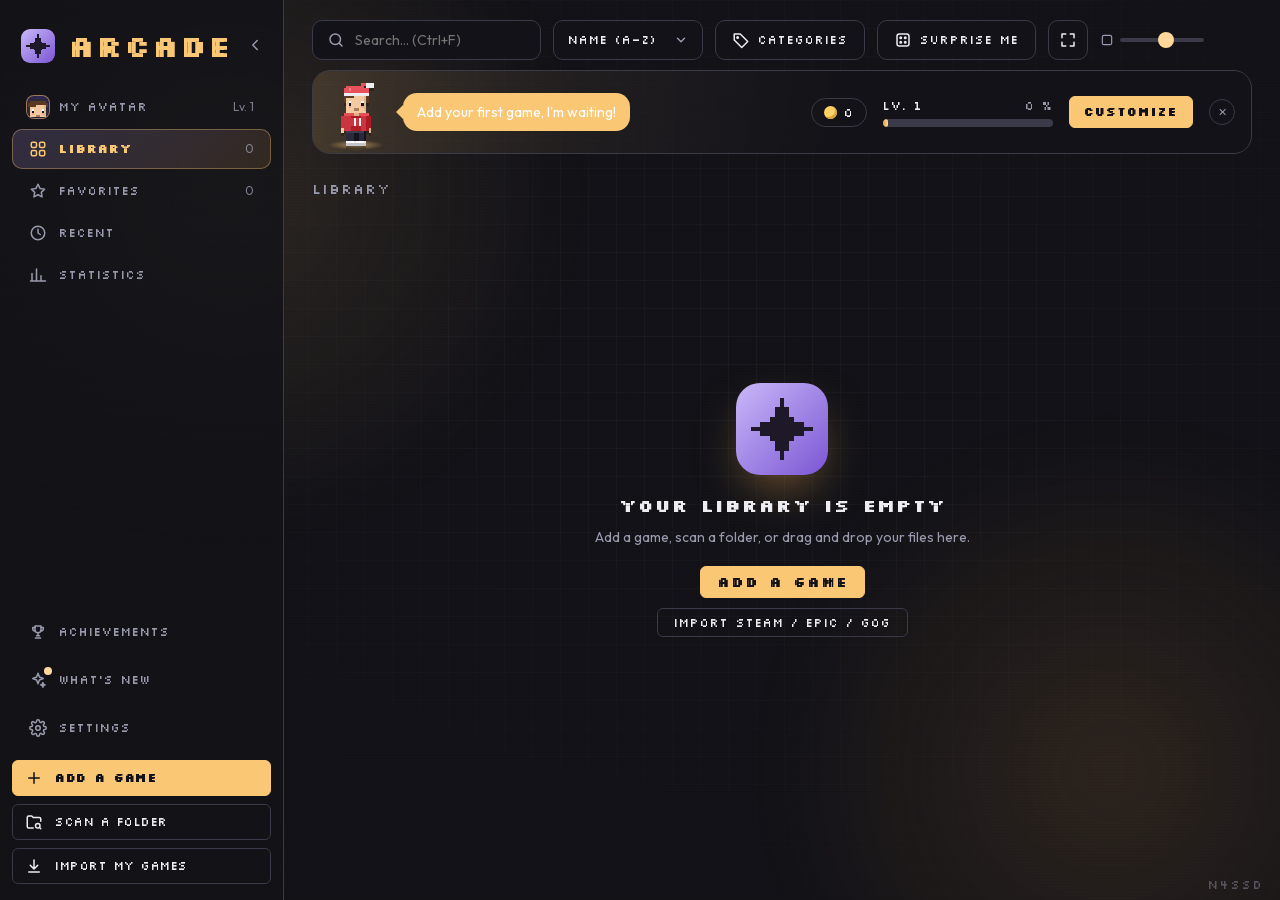
==== commit d666d455: "2.12.0: Christmas theme (garland, snow, tree, Santa hat, red accent), Auto/Always/Never setting Co-A" ====
--- a/ui/index.html
+++ b/ui/index.html
@@ -172,6 +172,7 @@
 
   <script src="i18n.js"></script>
   <script src="sounds.js"></script>
+  <script src="music.js"></script>
   <script src="bridge.js"></script>
   <script src="avatar.js"></script>
   <script src="app-core.js"></script>
@@ -183,6 +184,7 @@
   <script src="app-categories.js"></script>
   <script src="app-import.js"></script>
   <script src="app-settings.js"></script>
+  <script src="app-xmas.js"></script>
   <script src="app-main.js"></script>
 </body>
 </html>
--- a/ui/styles.css
+++ b/ui/styles.css
@@ -1058,3 +1058,24 @@
 .ach-claim .btn, .ach-take { height: 30px; min-height: 0; padding: 4px 12px; font-size: 12px; }
 .ach-done { display: flex; align-items: center; justify-content: space-between; gap: 8px; }
 .ach-got { font-family: var(--font-px); font-size: 12px; color: var(--muted, #9A9AAE); }
+
+/* Curseur en pixels (réglage « Curseur en pixels ») */
+body.pxcur, body.pxcur * { cursor: var(--cur-arrow) 0 0, default !important; }
+body.pxcur button:not(:disabled), body.pxcur a, body.pxcur summary, body.pxcur label, body.pxcur select, body.pxcur [role="button"], body.pxcur [data-snd]:not([data-snd="none"]),
+body.pxcur .card, body.pxcur .card *, body.pxcur .nav-item, body.pxcur .nav-item *, body.pxcur .switch, body.pxcur .switch *, body.pxcur input[type="checkbox"], body.pxcur input[type="range"], body.pxcur .ach-tab, body.pxcur .av-who, body.pxcur .av-who * { cursor: var(--cur-hand) 4 0, pointer !important; }
+body.pxcur input[type="text"], body.pxcur input[type="search"], body.pxcur input:not([type]), body.pxcur textarea { cursor: text !important; }
+
+/* Thème de Noël (voir app-xmas.js) */
+#xmas { position: fixed; inset: 0; pointer-events: none; z-index: 60; overflow: hidden; }
+#xmas .xm-garland { position: absolute; left: 0; top: 0; }
+#xmas .xm-tree { position: absolute; right: 26px; bottom: 22px; filter: drop-shadow(0 0 12px rgba(255, 209, 102, .25)); }
+#xmas .xm-snow i { position: absolute; top: -10px; background: #fff; animation: xmFall linear infinite; }
+@keyframes xmFall { from { transform: translate(0, -10px); } to { transform: translate(var(--dx, 0), 105vh); } }
+#xmas .xm-b { animation: xmTwinkle 3.2s ease-in-out infinite; }
+@keyframes xmTwinkle { 0%, 100% { opacity: 1; } 50% { opacity: .45; } }
+body.no-anim #xmas .xm-snow, body.fx-off #xmas .xm-snow { display: none; }
+body.no-anim #xmas .xm-b, body.fx-off #xmas .xm-b { animation: none; }
+@media (prefers-reduced-motion: reduce) { #xmas .xm-snow { display: none; } #xmas .xm-b { animation: none; } }
+body.tv #xmas .xm-tree { display: none; }
+.brand-btn { position: relative; }
+#xm-hat { position: absolute; left: -6px; top: -10px; width: 36px; height: 18px; transform: rotate(-14deg); pointer-events: none; z-index: 2; }
